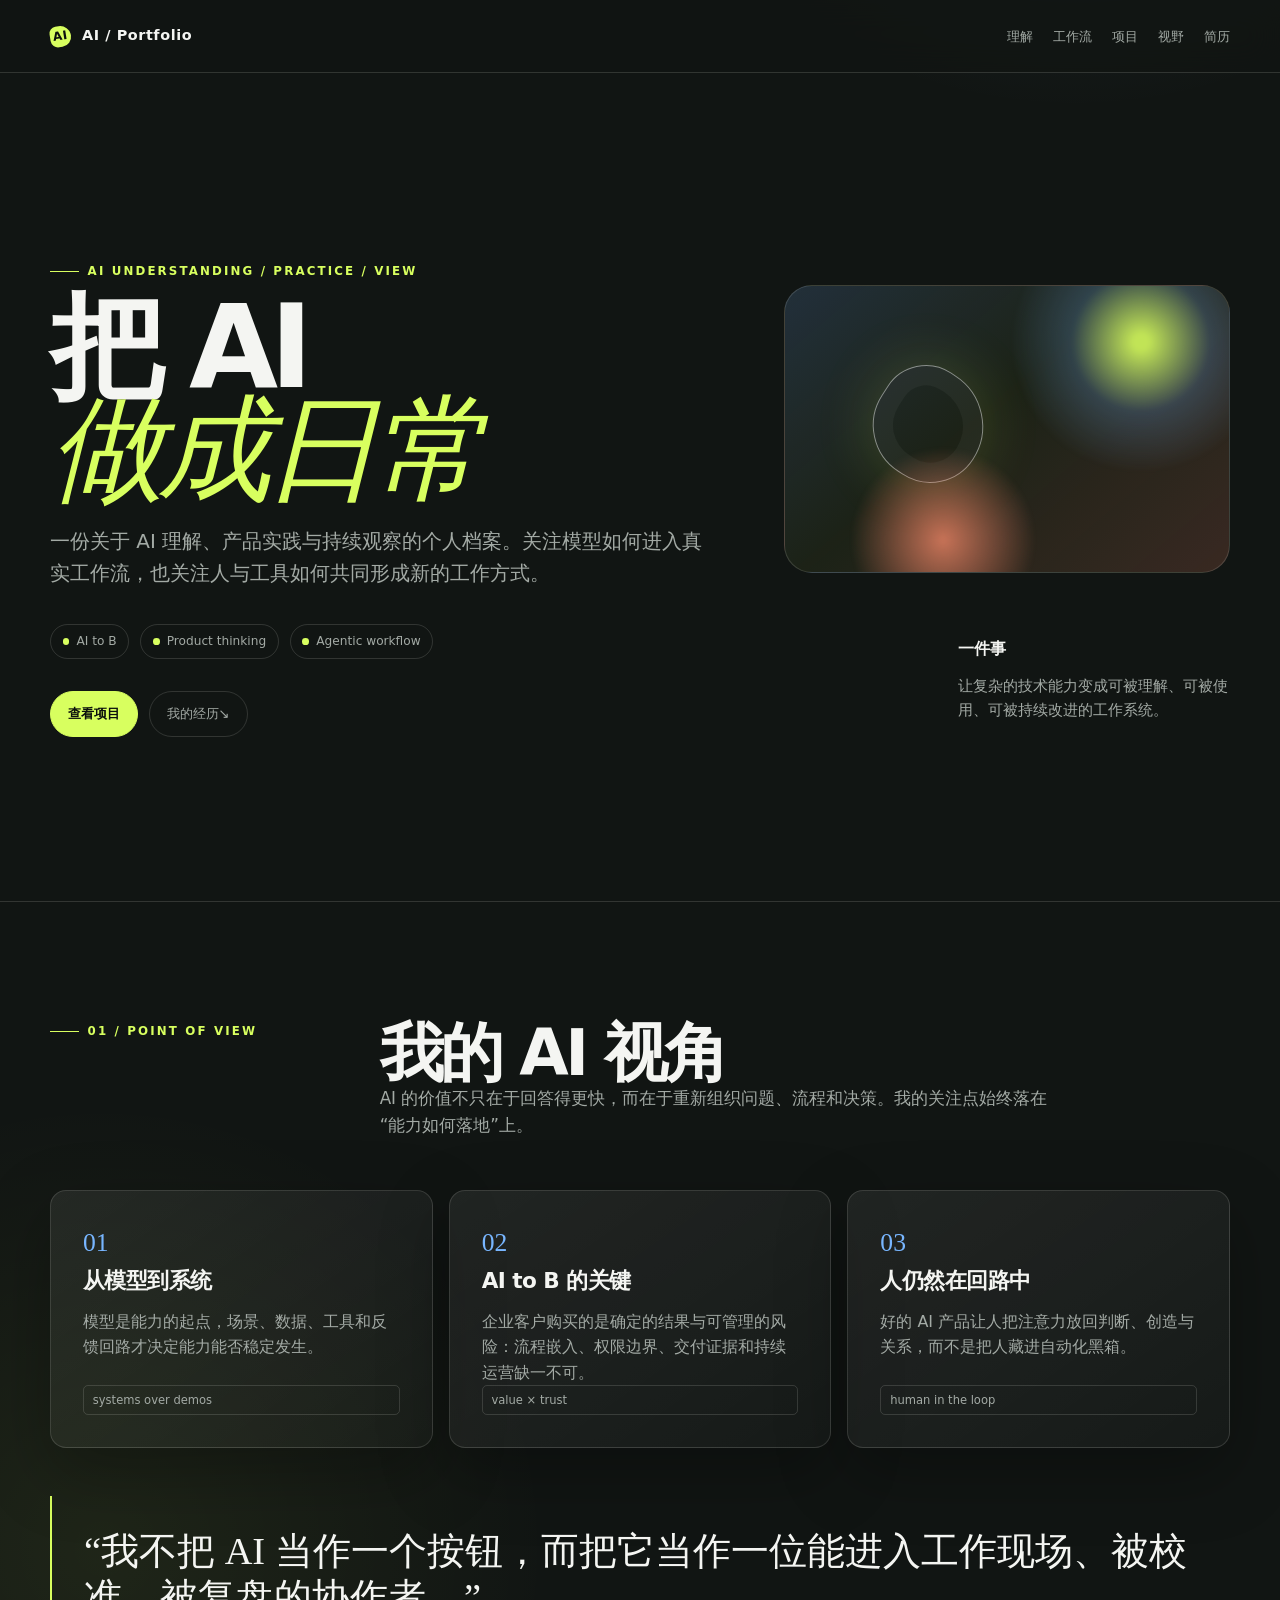
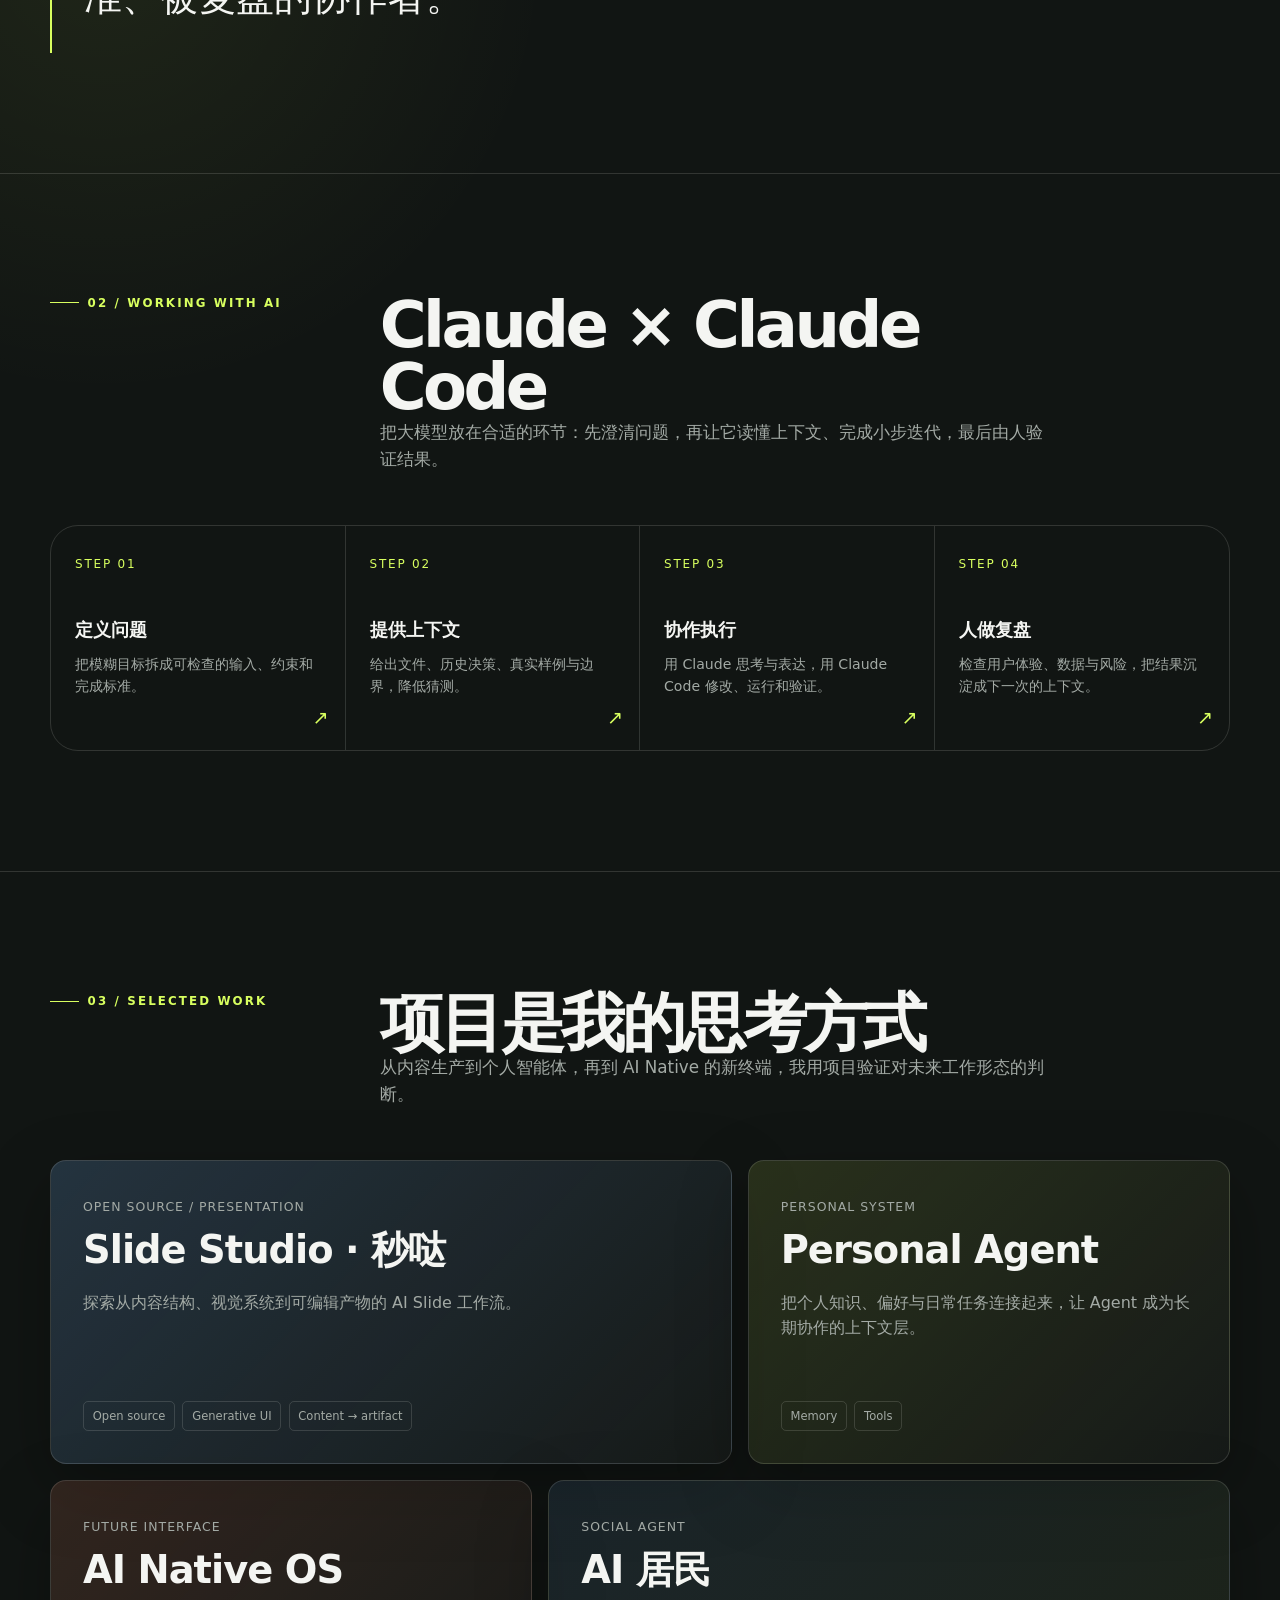
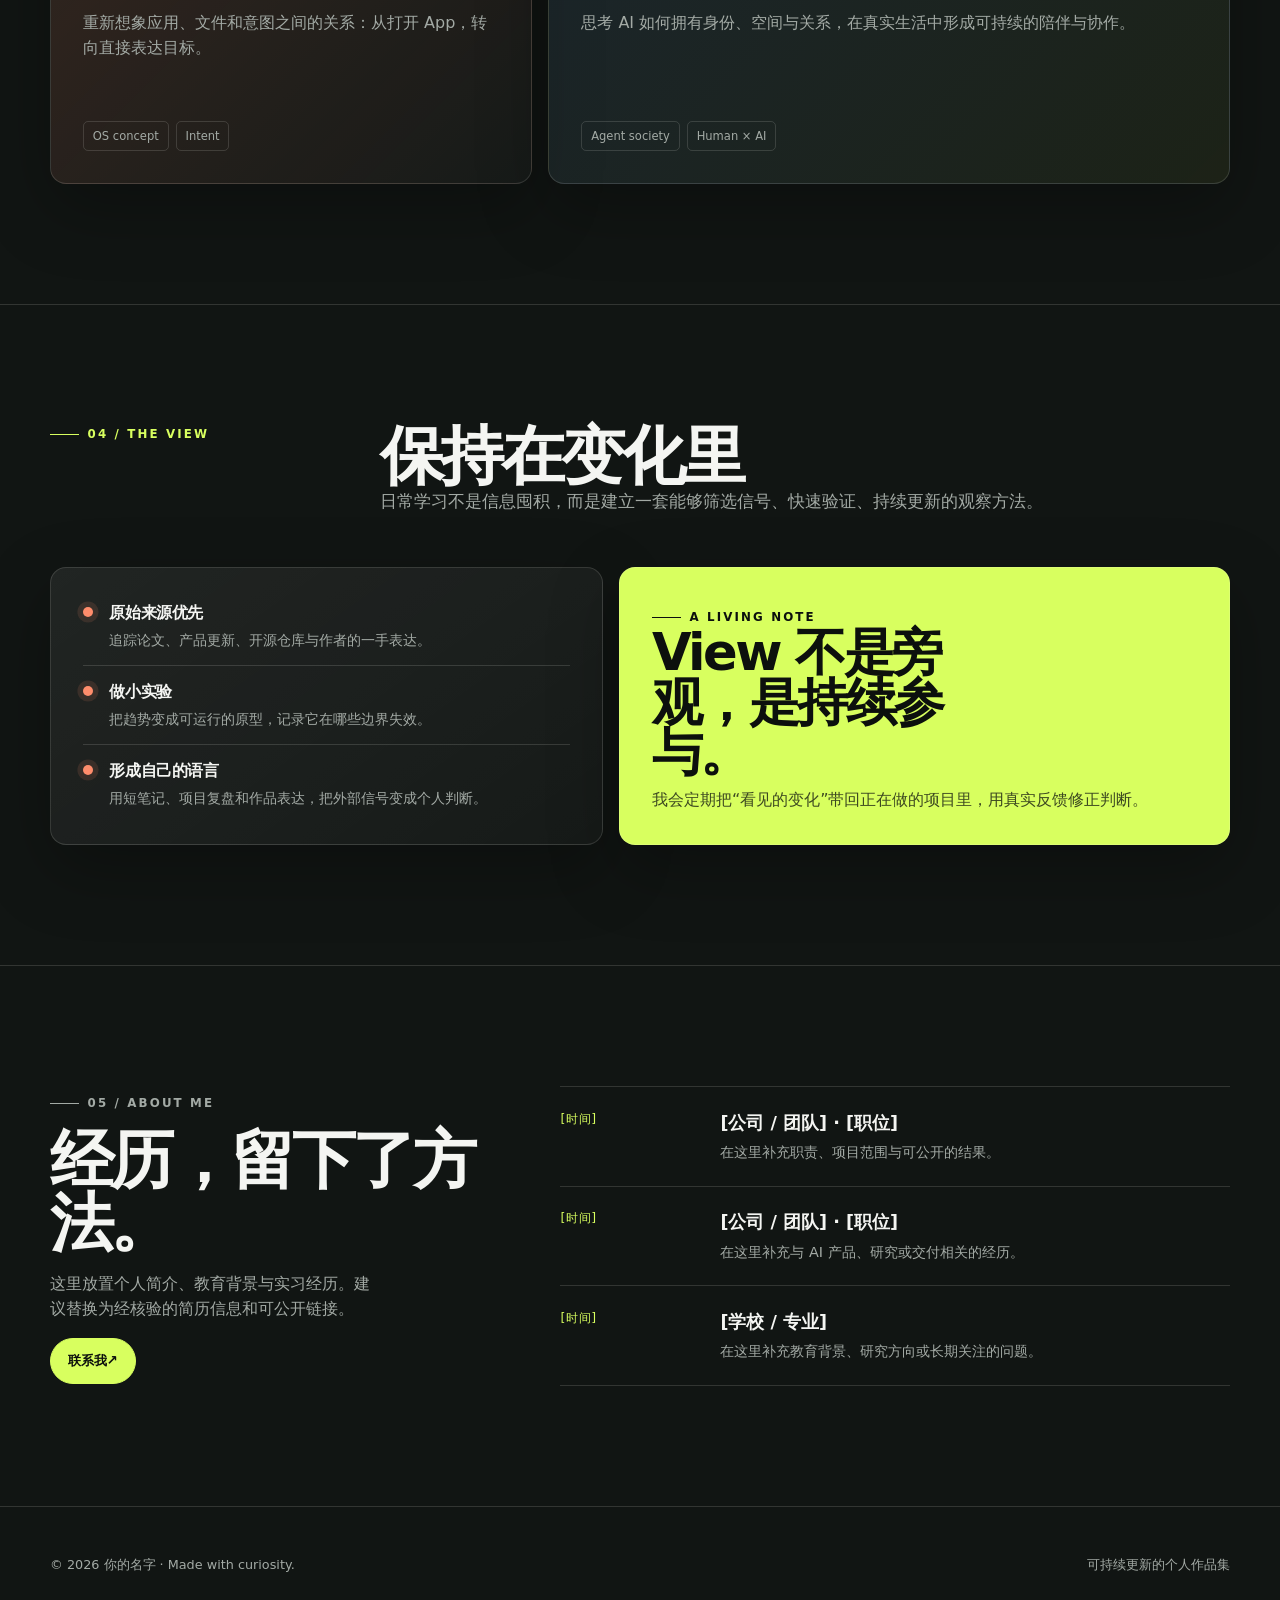
==== outputs/portfolio.html @ ff0c15e7 "初始化 AI 作品集" ====
<!doctype html>
<html lang="zh-CN">
<head>
  <meta charset="utf-8">
  <meta name="viewport" content="width=device-width, initial-scale=1">
  <meta name="description" content="AI 理解与项目经验作品集，记录从 AI to B 到 AI Native OS 的观察、实践与方法。">
  <title>AI / by 你的名字 · 作品集</title>
  <style>
    :root {
      --ink: #f4f5f2;
      --muted: #a3aaa5;
      --paper: #111513;
      --paper-raised: #181e1b;
      --line: rgba(244, 245, 242, .14);
      --accent: #d8ff5f;
      --accent-2: #78b6ff;
      --accent-3: #ff8d6c;
      --max-width: 1180px;
      --radius-lg: 28px;
      --radius-md: 16px;
      --shadow: 0 24px 70px rgba(0, 0, 0, .28);
      --sans: Inter, ui-sans-serif, system-ui, -apple-system, BlinkMacSystemFont, "PingFang SC", "Microsoft YaHei", sans-serif;
      --serif: "Iowan Old Style", "Noto Serif SC", "Songti SC", Georgia, serif;
    }

    *, *::before, *::after { box-sizing: border-box; }
    html { scroll-behavior: smooth; }
    body {
      margin: 0;
      background:
        radial-gradient(circle at 84% -8%, rgba(120, 182, 255, .17), transparent 31rem),
        radial-gradient(circle at 8% 32%, rgba(216, 255, 95, .07), transparent 28rem),
        var(--paper);
      color: var(--ink);
      font-family: var(--sans);
      line-height: 1.6;
      text-rendering: optimizeLegibility;
    }
    a { color: inherit; }
    a:focus-visible, button:focus-visible { outline: 3px solid var(--accent); outline-offset: 4px; }
    img { display: block; max-width: 100%; }
    .skip-link {
      position: absolute; left: 1rem; top: -4rem; z-index: 100;
      padding: .65rem 1rem; border-radius: 999px; background: var(--accent); color: #0c100d;
      font-weight: 700; text-decoration: none;
    }
    .skip-link:focus { top: 1rem; }
    .shell { width: min(100% - 2.5rem, var(--max-width)); margin-inline: auto; }
    .eyebrow {
      display: inline-flex; align-items: center; gap: .55rem;
      margin: 0 0 1rem; color: var(--accent); font-size: .74rem; letter-spacing: .18em; text-transform: uppercase;
      font-weight: 760;
    }
    .eyebrow::before { content: ""; width: 1.8rem; height: 1px; background: currentColor; }
    .display { margin: 0; max-width: 12ch; font-size: clamp(3.5rem, 9vw, 8.5rem); line-height: .88; letter-spacing: -.07em; font-weight: 700; }
    .display em { color: var(--accent); font-family: var(--serif); font-weight: 400; }
    .lede { max-width: 44rem; margin: 1.5rem 0 0; color: var(--muted); font-size: clamp(1.05rem, 2vw, 1.25rem); }
    .section { padding: 7.5rem 0; border-top: 1px solid var(--line); }
    .section-heading { display: grid; grid-template-columns: minmax(10rem, .35fr) 1fr; gap: 2rem; align-items: start; margin-bottom: 3.25rem; }
    .section-title { margin: 0; max-width: 15ch; font-size: clamp(2.3rem, 5vw, 4.8rem); line-height: .98; letter-spacing: -.055em; }
    .section-intro { max-width: 42rem; margin: 0; color: var(--muted); font-size: 1.05rem; }
    .pill { display: inline-flex; align-items: center; gap: .45rem; padding: .42rem .72rem; border: 1px solid var(--line); border-radius: 999px; color: var(--muted); font-size: .76rem; }
    .pill::before { content: ""; width: .42rem; height: .42rem; border-radius: 50%; background: var(--accent); }
    .grid { display: grid; gap: 1rem; }
    .card { padding: clamp(1.25rem, 3vw, 2rem); border: 1px solid var(--line); border-radius: var(--radius-md); background: linear-gradient(145deg, rgba(255,255,255,.07), rgba(255,255,255,.025)); box-shadow: var(--shadow); }
    .card h3 { margin: 0 0 .6rem; font-size: 1.35rem; letter-spacing: -.025em; }
    .card p { margin: 0; color: var(--muted); }

    .site-header { position: sticky; top: 0; z-index: 20; border-bottom: 1px solid var(--line); background: rgba(17, 21, 19, .78); backdrop-filter: blur(16px); }
    .nav { display: flex; align-items: center; justify-content: space-between; min-height: 4.5rem; gap: 1rem; }
    .brand { display: inline-flex; align-items: center; gap: .7rem; font-size: .9rem; font-weight: 760; text-decoration: none; letter-spacing: .04em; }
    .brand-mark { width: 1.3rem; aspect-ratio: 1; display: grid; place-items: center; border-radius: 38% 62% 57% 43%; background: var(--accent); color: #0c100d; font-size: .75rem; transform: rotate(-9deg); }
    .nav-list { display: flex; flex-wrap: wrap; justify-content: flex-end; gap: .85rem 1.25rem; margin: 0; padding: 0; list-style: none; }
    .nav-list a { color: var(--muted); font-size: .82rem; text-decoration: none; }
    .nav-list a:hover { color: var(--ink); }

    .hero { min-height: min(850px, calc(100svh - 4.5rem)); display: grid; align-items: center; padding: 7rem 0 6rem; }
    .hero-grid { display: grid; grid-template-columns: minmax(0, 1.2fr) minmax(16rem, .8fr); gap: 4rem; align-items: end; }
    .hero-notes { align-self: stretch; display: flex; flex-direction: column; justify-content: space-between; gap: 3rem; }
    .hero-note { max-width: 17rem; margin-left: auto; color: var(--muted); font-size: .94rem; }
    .hero-note strong { display: block; margin-bottom: .75rem; color: var(--ink); font-size: 1rem; }
    .hero-art { position: relative; min-height: 18rem; margin-top: 2rem; border: 1px solid var(--line); border-radius: var(--radius-lg); overflow: hidden; background: linear-gradient(140deg, rgba(120,182,255,.17), rgba(216,255,95,.06) 45%, rgba(255,141,108,.17)); }
    .hero-art::before, .hero-art::after { content: ""; position: absolute; border-radius: 50%; filter: blur(2px); }
    .hero-art::before { width: 17rem; height: 17rem; top: -5rem; right: -3rem; background: radial-gradient(circle, rgba(216,255,95,.88) 0 4%, rgba(120,182,255,.22) 36%, transparent 68%); }
    .hero-art::after { width: 12rem; height: 12rem; bottom: -4rem; left: 14%; background: radial-gradient(circle, rgba(255,141,108,.75), transparent 68%); }
    .orb { position: absolute; width: 7rem; height: 7rem; left: 20%; top: 29%; border: 1px solid rgba(244,245,242,.5); border-radius: 43% 57% 48% 52%; transform: rotate(33deg); box-shadow: inset 0 0 0 1.2rem rgba(244,245,242,.04), 0 0 60px rgba(216,255,95,.18); }
    .hero-meta { display: flex; flex-wrap: wrap; gap: .7rem; margin-top: 2.2rem; }
    .cta-row { display: flex; flex-wrap: wrap; gap: .7rem; margin-top: 2rem; }
    .button { display: inline-flex; align-items: center; justify-content: center; min-height: 2.75rem; padding: .7rem 1.05rem; border: 1px solid var(--line); border-radius: 999px; font-size: .84rem; text-decoration: none; transition: transform .2s ease, background .2s ease, color .2s ease; }
    .button:hover { transform: translateY(-2px); }
    .button-primary { border-color: var(--accent); background: var(--accent); color: #0c100d; font-weight: 750; }
    .button-quiet { color: var(--muted); }

    .belief-grid { grid-template-columns: repeat(3, 1fr); }
    .belief-card { min-height: 16rem; display: flex; flex-direction: column; justify-content: space-between; }
    .belief-index { color: var(--accent-2); font-family: var(--serif); font-size: 1.6rem; }
    .quote { margin: 3rem 0 0; padding: 2rem; border-left: 2px solid var(--accent); color: var(--ink); font-family: var(--serif); font-size: clamp(1.55rem, 3vw, 2.55rem); line-height: 1.2; }

    .flow { display: grid; grid-template-columns: repeat(4, 1fr); gap: 0; border: 1px solid var(--line); border-radius: var(--radius-lg); overflow: hidden; }
    .flow-step { min-height: 14rem; padding: 1.5rem; border-right: 1px solid var(--line); position: relative; }
    .flow-step:last-child { border-right: 0; }
    .flow-step::after { content: "↗"; position: absolute; right: 1rem; bottom: 1rem; color: var(--accent); font-size: 1.2rem; }
    .step-number { color: var(--accent); font-size: .75rem; letter-spacing: .15em; }
    .flow-step h3 { margin: 2.5rem 0 .5rem; font-size: 1.15rem; }
    .flow-step p { margin: 0; color: var(--muted); font-size: .88rem; }

    .projects-grid { grid-template-columns: repeat(12, 1fr); }
    .project { min-height: 19rem; display: flex; flex-direction: column; justify-content: space-between; }
    .project:nth-child(1) { grid-column: span 7; background: linear-gradient(135deg, rgba(120,182,255,.19), rgba(255,255,255,.025)); }
    .project:nth-child(2) { grid-column: span 5; background: linear-gradient(135deg, rgba(216,255,95,.12), rgba(255,255,255,.025)); }
    .project:nth-child(3) { grid-column: span 5; background: linear-gradient(135deg, rgba(255,141,108,.14), rgba(255,255,255,.025)); }
    .project:nth-child(4) { grid-column: span 7; background: linear-gradient(135deg, rgba(120,182,255,.10), rgba(216,255,95,.06)); }
    .project-kicker { color: var(--muted); font-size: .78rem; letter-spacing: .08em; text-transform: uppercase; }
    .project h3 { font-size: clamp(1.6rem, 3vw, 2.4rem); }
    .project-tags { display: flex; flex-wrap: wrap; gap: .45rem; margin-top: 1.3rem; }
    .tag { padding: .3rem .55rem; border: 1px solid var(--line); border-radius: 5px; color: var(--muted); font-size: .72rem; }

    .learning-grid { grid-template-columns: .95fr 1.05fr; align-items: stretch; }
    .signal-list { display: grid; gap: .8rem; }
    .signal { display: grid; grid-template-columns: auto 1fr; gap: 1rem; align-items: start; padding-bottom: .9rem; border-bottom: 1px solid var(--line); }
    .signal:last-child { border-bottom: 0; padding-bottom: 0; }
    .signal-dot { width: .65rem; height: .65rem; margin-top: .45rem; border-radius: 50%; background: var(--accent-3); box-shadow: 0 0 0 .35rem rgba(255,141,108,.12); }
    .signal h3 { margin: 0 0 .2rem; font-size: 1rem; }
    .signal p { margin: 0; color: var(--muted); font-size: .86rem; }
    .note-card { display: flex; flex-direction: column; justify-content: space-between; min-height: 100%; background: var(--accent); color: #0c100d; }
    .note-card p { color: rgba(12,16,13,.76); }
    .note-card .eyebrow { color: #0c100d; }
    .note-card .eyebrow::before { background: #0c100d; }
    .note-card h3 { max-width: 10ch; font-size: clamp(2rem, 4vw, 3.3rem); line-height: .98; letter-spacing: -.05em; }

    .resume-grid { display: grid; grid-template-columns: .8fr 1.2fr; gap: 4rem; }
    .resume-aside p { max-width: 20rem; color: var(--muted); }
    .timeline { display: grid; gap: 0; }
    .timeline-item { display: grid; grid-template-columns: 8.5rem 1fr; gap: 1.5rem; padding: 1.35rem 0; border-top: 1px solid var(--line); }
    .timeline-item:last-child { border-bottom: 1px solid var(--line); }
    .timeline-time { color: var(--accent); font-size: .78rem; letter-spacing: .05em; }
    .timeline h3 { margin: 0 0 .25rem; font-size: 1.1rem; }
    .timeline p { margin: 0; color: var(--muted); font-size: .9rem; }

    .site-footer { padding: 3rem 0 4rem; border-top: 1px solid var(--line); }
    .footer-inner { display: flex; flex-wrap: wrap; justify-content: space-between; gap: 1rem; color: var(--muted); font-size: .8rem; }
    .footer-inner p { margin: 0; }

    @media (max-width: 820px) {
      .shell { width: min(100% - 1.5rem, var(--max-width)); }
      .section { padding: 5rem 0; }
      .hero { padding: 5rem 0 4rem; }
      .hero-grid, .section-heading, .learning-grid, .resume-grid { grid-template-columns: 1fr; gap: 2rem; }
      .hero-notes { gap: 1.5rem; }
      .hero-note { margin-left: 0; max-width: 28rem; }
      .belief-grid { grid-template-columns: 1fr; }
      .flow { grid-template-columns: 1fr 1fr; }
      .flow-step:nth-child(2) { border-right: 0; }
      .flow-step:nth-child(-n + 2) { border-bottom: 1px solid var(--line); }
      .projects-grid { grid-template-columns: 1fr; }
      .project, .project:nth-child(n) { grid-column: span 1; }
      .nav { align-items: flex-start; padding: .85rem 0; }
      .nav-list { gap: .35rem .75rem; }
    }
    @media (max-width: 520px) {
      .display { font-size: clamp(3.2rem, 19vw, 6rem); }
      .flow { grid-template-columns: 1fr; }
      .flow-step, .flow-step:nth-child(2) { border-right: 0; border-bottom: 1px solid var(--line); }
      .flow-step:last-child { border-bottom: 0; }
      .timeline-item { grid-template-columns: 1fr; gap: .4rem; }
      .nav-list { display: none; }
    }
    @media (prefers-reduced-motion: reduce) {
      *, *::before, *::after { scroll-behavior: auto !important; transition-duration: .01ms !important; animation-duration: .01ms !important; }
    }
  </style>
</head>
<body>
  <a class="skip-link" href="#main">跳到主要内容</a>
  <header class="site-header">
    <div class="shell nav">
      <a class="brand" href="#top" aria-label="返回首页">
        <span class="brand-mark" aria-hidden="true">AI</span>
        <span>AI / Portfolio</span>
      </a>
      <nav aria-label="主导航">
        <ul class="nav-list">
          <li><a href="#beliefs">理解</a></li>
          <li><a href="#workflow">工作流</a></li>
          <li><a href="#projects">项目</a></li>
          <li><a href="#learning">视野</a></li>
          <li><a href="#resume">简历</a></li>
        </ul>
      </nav>
    </div>
  </header>

  <main id="main">
    <section class="hero" id="top" aria-labelledby="hero-title">
      <div class="shell hero-grid">
        <div>
          <p class="eyebrow">AI understanding / practice / view</p>
          <h1 id="hero-title" class="display">把 AI<br><em>做成日常</em></h1>
          <p class="lede">一份关于 AI 理解、产品实践与持续观察的个人档案。关注模型如何进入真实工作流，也关注人与工具如何共同形成新的工作方式。</p>
          <div class="hero-meta" aria-label="个人标签">
            <span class="pill">AI to B</span>
            <span class="pill">Product thinking</span>
            <span class="pill">Agentic workflow</span>
          </div>
          <div class="cta-row">
            <a class="button button-primary" href="#projects">查看项目</a>
            <a class="button button-quiet" href="#resume">我的经历 <span aria-hidden="true">↘</span></a>
          </div>
        </div>
        <aside class="hero-notes" aria-label="作品集说明">
          <div class="hero-art" aria-label="抽象生成背景占位区域" role="img"><span class="orb" aria-hidden="true"></span></div>
          <p class="hero-note"><strong>一件事</strong>让复杂的技术能力变成可被理解、可被使用、可被持续改进的工作系统。</p>
        </aside>
      </div>
    </section>

    <section class="section" id="beliefs" aria-labelledby="beliefs-title">
      <div class="shell">
        <div class="section-heading">
          <p class="eyebrow">01 / point of view</p>
          <div>
            <h2 id="beliefs-title" class="section-title">我的 AI 视角</h2>
            <p class="section-intro">AI 的价值不只在于回答得更快，而在于重新组织问题、流程和决策。我的关注点始终落在“能力如何落地”上。</p>
          </div>
        </div>
        <div class="grid belief-grid">
          <article class="card belief-card"><div><span class="belief-index">01</span><h3>从模型到系统</h3><p>模型是能力的起点，场景、数据、工具和反馈回路才决定能力能否稳定发生。</p></div><span class="tag">systems over demos</span></article>
          <article class="card belief-card"><div><span class="belief-index">02</span><h3>AI to B 的关键</h3><p>企业客户购买的是确定的结果与可管理的风险：流程嵌入、权限边界、交付证据和持续运营缺一不可。</p></div><span class="tag">value × trust</span></article>
          <article class="card belief-card"><div><span class="belief-index">03</span><h3>人仍然在回路中</h3><p>好的 AI 产品让人把注意力放回判断、创造与关系，而不是把人藏进自动化黑箱。</p></div><span class="tag">human in the loop</span></article>
        </div>
        <blockquote class="quote">“我不把 AI 当作一个按钮，而把它当作一位能进入工作现场、被校准、被复盘的协作者。”</blockquote>
      </div>
    </section>

    <section class="section" id="workflow" aria-labelledby="workflow-title">
      <div class="shell">
        <div class="section-heading">
          <p class="eyebrow">02 / working with AI</p>
          <div><h2 id="workflow-title" class="section-title">Claude × Claude Code</h2><p class="section-intro">把大模型放在合适的环节：先澄清问题，再让它读懂上下文、完成小步迭代，最后由人验证结果。</p></div>
        </div>
        <div class="flow" aria-label="使用 Claude 和 Claude Code 的工作流程">
          <article class="flow-step"><span class="step-number">STEP 01</span><h3>定义问题</h3><p>把模糊目标拆成可检查的输入、约束和完成标准。</p></article>
          <article class="flow-step"><span class="step-number">STEP 02</span><h3>提供上下文</h3><p>给出文件、历史决策、真实样例与边界，降低猜测。</p></article>
          <article class="flow-step"><span class="step-number">STEP 03</span><h3>协作执行</h3><p>用 Claude 思考与表达，用 Claude Code 修改、运行和验证。</p></article>
          <article class="flow-step"><span class="step-number">STEP 04</span><h3>人做复盘</h3><p>检查用户体验、数据与风险，把结果沉淀成下一次的上下文。</p></article>
        </div>
      </div>
    </section>

    <section class="section" id="projects" aria-labelledby="projects-title">
      <div class="shell">
        <div class="section-heading">
          <p class="eyebrow">03 / selected work</p>
          <div><h2 id="projects-title" class="section-title">项目是我的思考方式</h2><p class="section-intro">从内容生产到个人智能体，再到 AI Native 的新终端，我用项目验证对未来工作形态的判断。</p></div>
        </div>
        <div class="grid projects-grid">
          <article class="card project"><div><span class="project-kicker">Open source / presentation</span><h3>Slide Studio · 秒哒</h3><p>探索从内容结构、视觉系统到可编辑产物的 AI Slide 工作流。</p></div><div class="project-tags"><span class="tag">Open source</span><span class="tag">Generative UI</span><span class="tag">Content → artifact</span></div></article>
          <article class="card project"><div><span class="project-kicker">Personal system</span><h3>Personal Agent</h3><p>把个人知识、偏好与日常任务连接起来，让 Agent 成为长期协作的上下文层。</p></div><div class="project-tags"><span class="tag">Memory</span><span class="tag">Tools</span></div></article>
          <article class="card project"><div><span class="project-kicker">Future interface</span><h3>AI Native OS</h3><p>重新想象应用、文件和意图之间的关系：从打开 App，转向直接表达目标。</p></div><div class="project-tags"><span class="tag">OS concept</span><span class="tag">Intent</span></div></article>
          <article class="card project"><div><span class="project-kicker">Social agent</span><h3>AI 居民</h3><p>思考 AI 如何拥有身份、空间与关系，在真实生活中形成可持续的陪伴与协作。</p></div><div class="project-tags"><span class="tag">Agent society</span><span class="tag">Human × AI</span></div></article>
        </div>
      </div>
    </section>

    <section class="section" id="learning" aria-labelledby="learning-title">
      <div class="shell">
        <div class="section-heading">
          <p class="eyebrow">04 / the view</p>
          <div><h2 id="learning-title" class="section-title">保持在变化里</h2><p class="section-intro">日常学习不是信息囤积，而是建立一套能够筛选信号、快速验证、持续更新的观察方法。</p></div>
        </div>
        <div class="grid learning-grid">
          <article class="card"><div class="signal-list"><div class="signal"><span class="signal-dot" aria-hidden="true"></span><div><h3>原始来源优先</h3><p>追踪论文、产品更新、开源仓库与作者的一手表达。</p></div></div><div class="signal"><span class="signal-dot" aria-hidden="true"></span><div><h3>做小实验</h3><p>把趋势变成可运行的原型，记录它在哪些边界失效。</p></div></div><div class="signal"><span class="signal-dot" aria-hidden="true"></span><div><h3>形成自己的语言</h3><p>用短笔记、项目复盘和作品表达，把外部信号变成个人判断。</p></div></div></div></article>
          <aside class="card note-card"><div><p class="eyebrow">A living note</p><h3>View 不是旁观，是持续参与。</h3></div><p>我会定期把“看见的变化”带回正在做的项目里，用真实反馈修正判断。</p></aside>
        </div>
      </div>
    </section>

    <section class="section" id="resume" aria-labelledby="resume-title">
      <div class="shell resume-grid">
        <div class="resume-aside"><p class="eyebrow">05 / about me</p><h2 id="resume-title" class="section-title">经历，留下了方法。</h2><p>这里放置个人简介、教育背景与实习经历。建议替换为经核验的简历信息和可公开链接。</p><a class="button button-primary" href="mailto:hello@example.com">联系我 <span aria-hidden="true">↗</span></a></div>
        <div class="timeline" aria-label="教育与实习经历时间线">
          <article class="timeline-item"><time class="timeline-time" datetime="2024">[时间]</time><div><h3>[公司 / 团队] · [职位]</h3><p>在这里补充职责、项目范围与可公开的结果。</p></div></article>
          <article class="timeline-item"><time class="timeline-time" datetime="2023">[时间]</time><div><h3>[公司 / 团队] · [职位]</h3><p>在这里补充与 AI 产品、研究或交付相关的经历。</p></div></article>
          <article class="timeline-item"><time class="timeline-time" datetime="2022">[时间]</time><div><h3>[学校 / 专业]</h3><p>在这里补充教育背景、研究方向或长期关注的问题。</p></div></article>
        </div>
      </div>
    </section>
  </main>

  <footer class="site-footer">
    <div class="shell footer-inner"><p>© <span id="year">2026</span> 你的名字 · Made with curiosity.</p><p>可持续更新的个人作品集</p></div>
  </footer>
  <script>document.getElementById('year').textContent = new Date().getFullYear();</script>
</body>
</html>
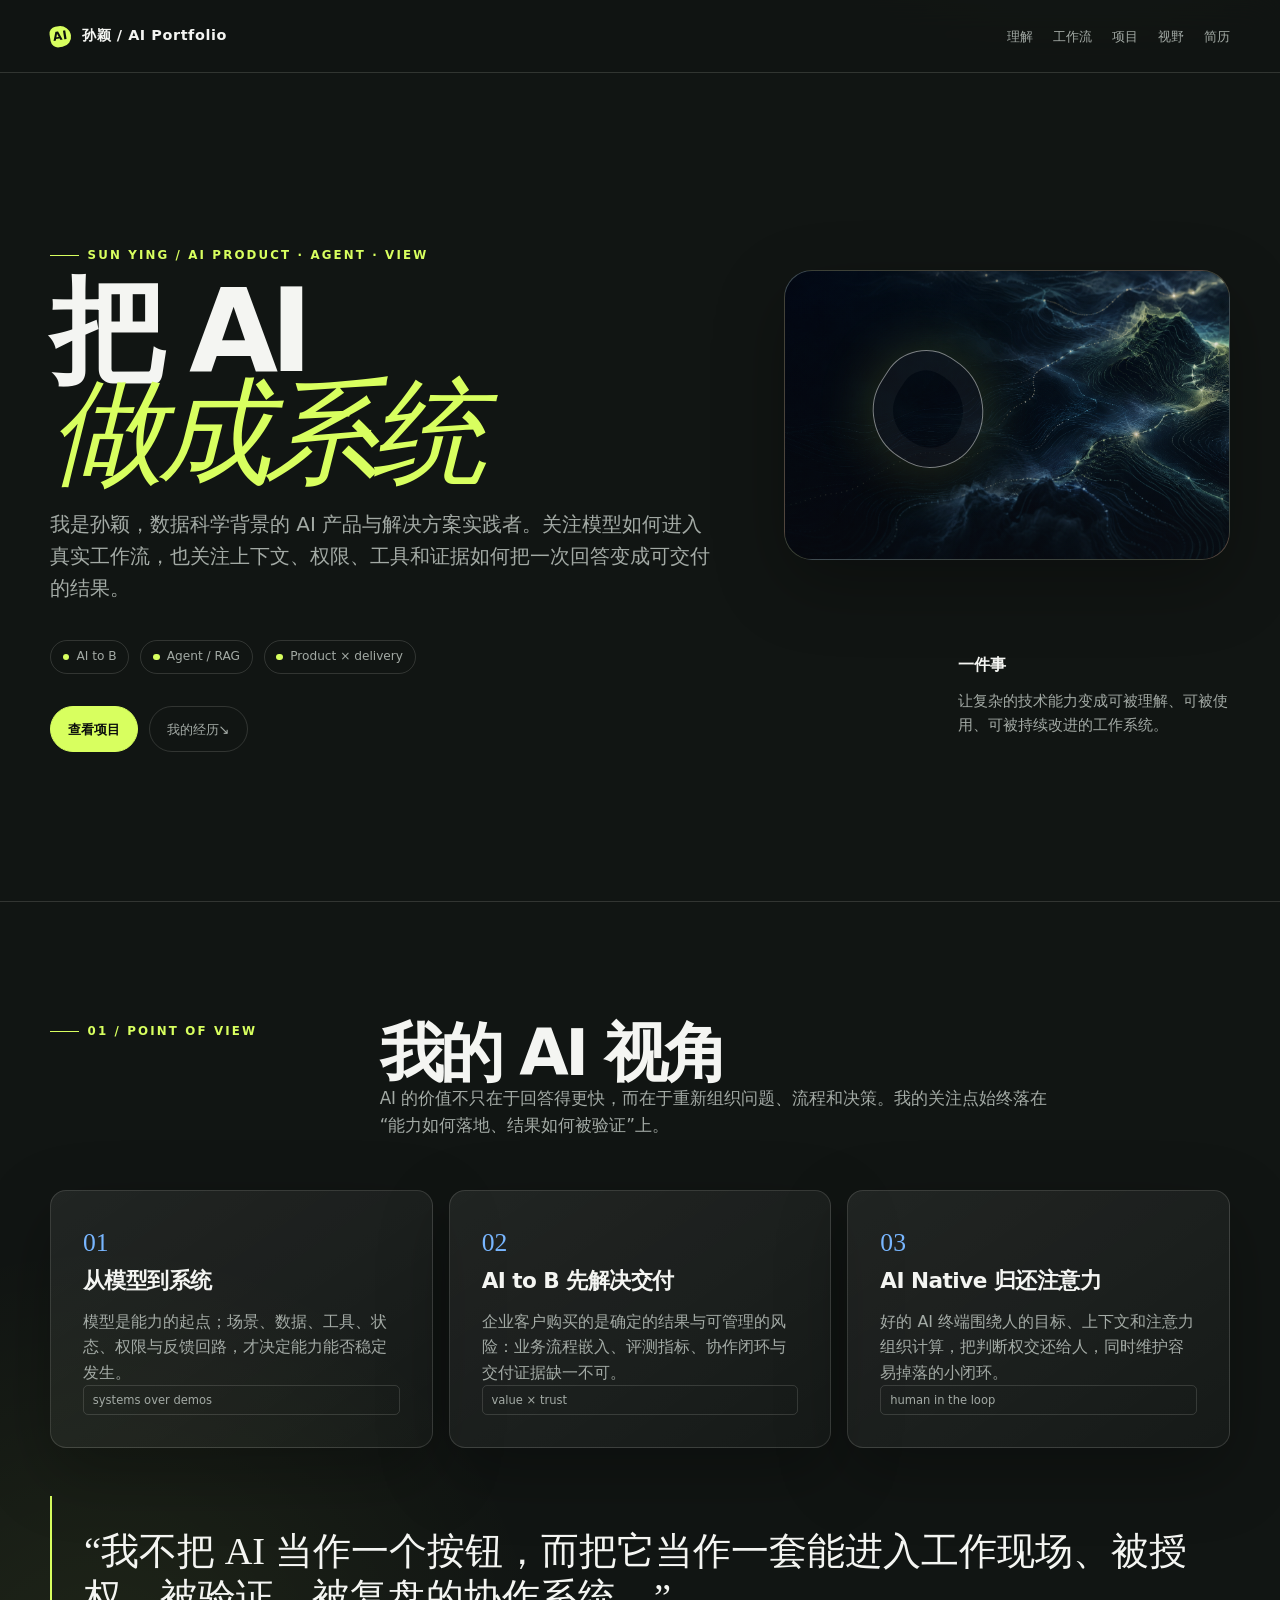
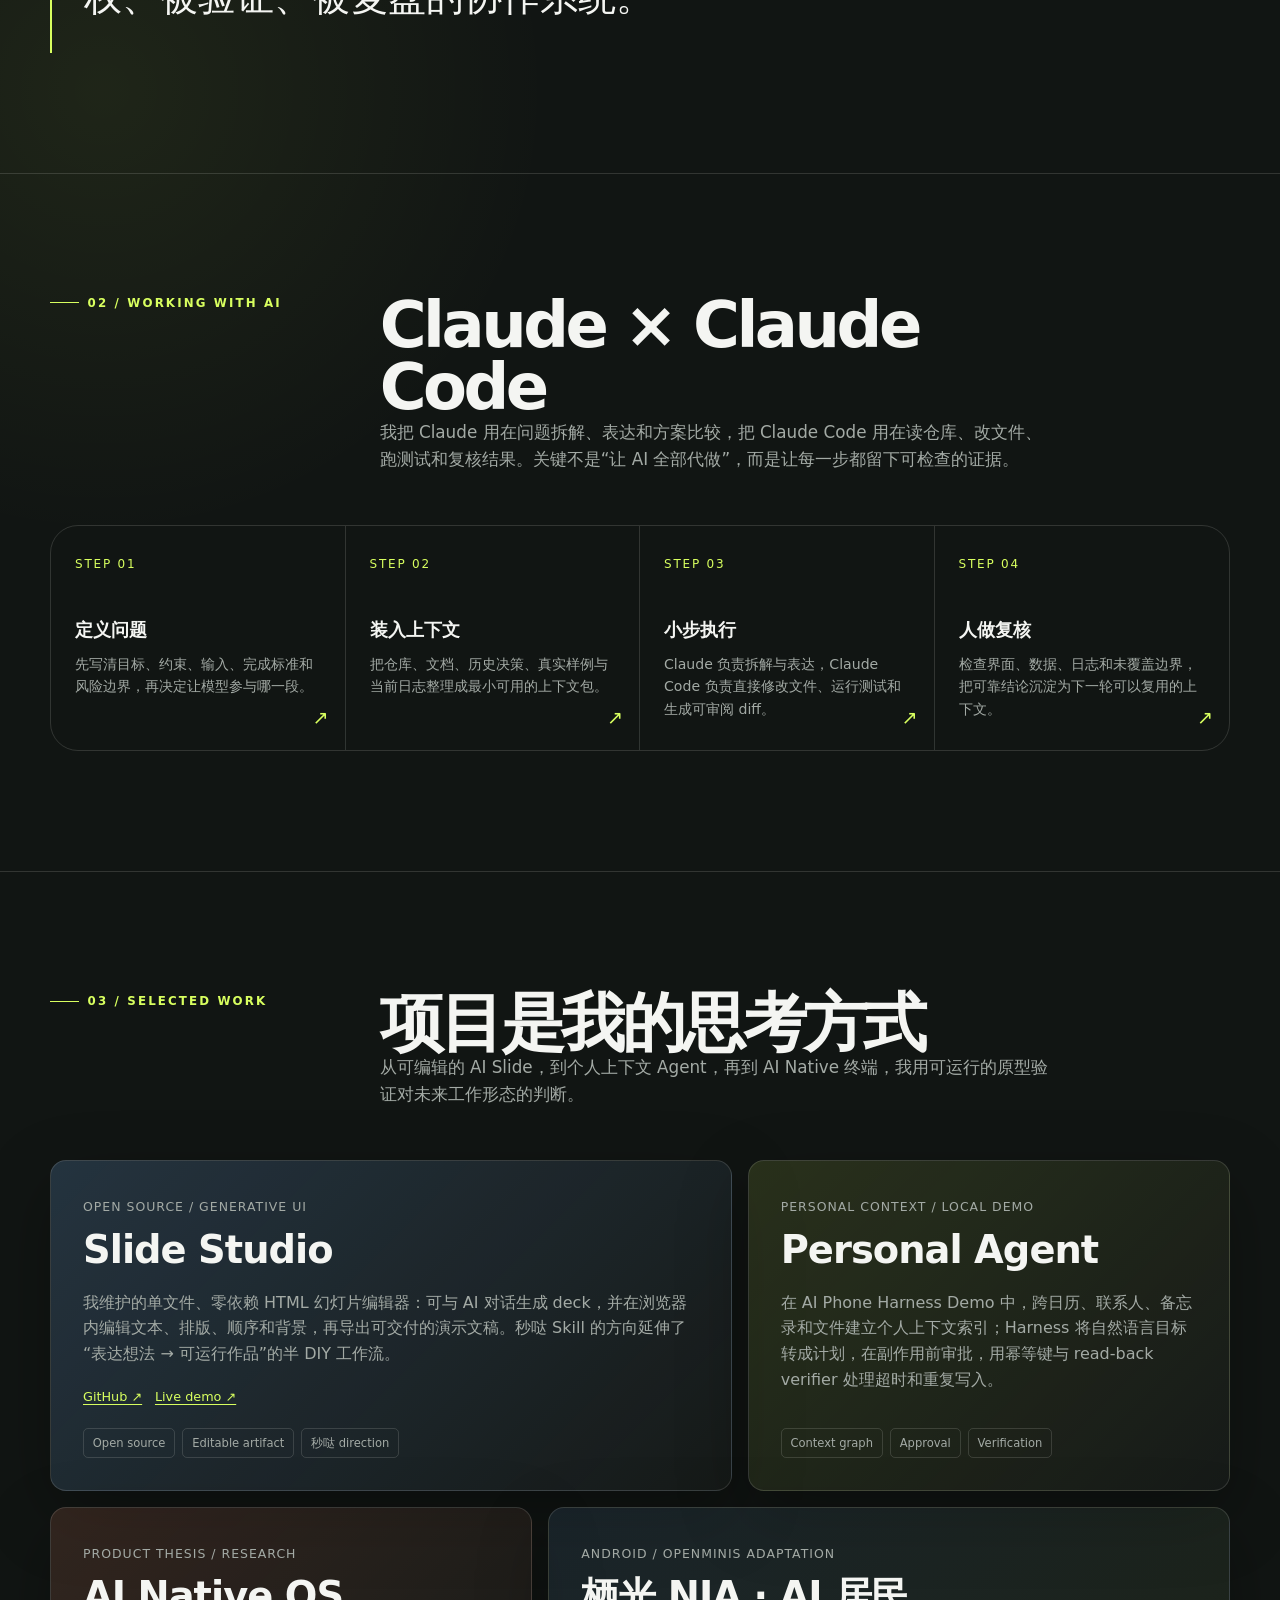
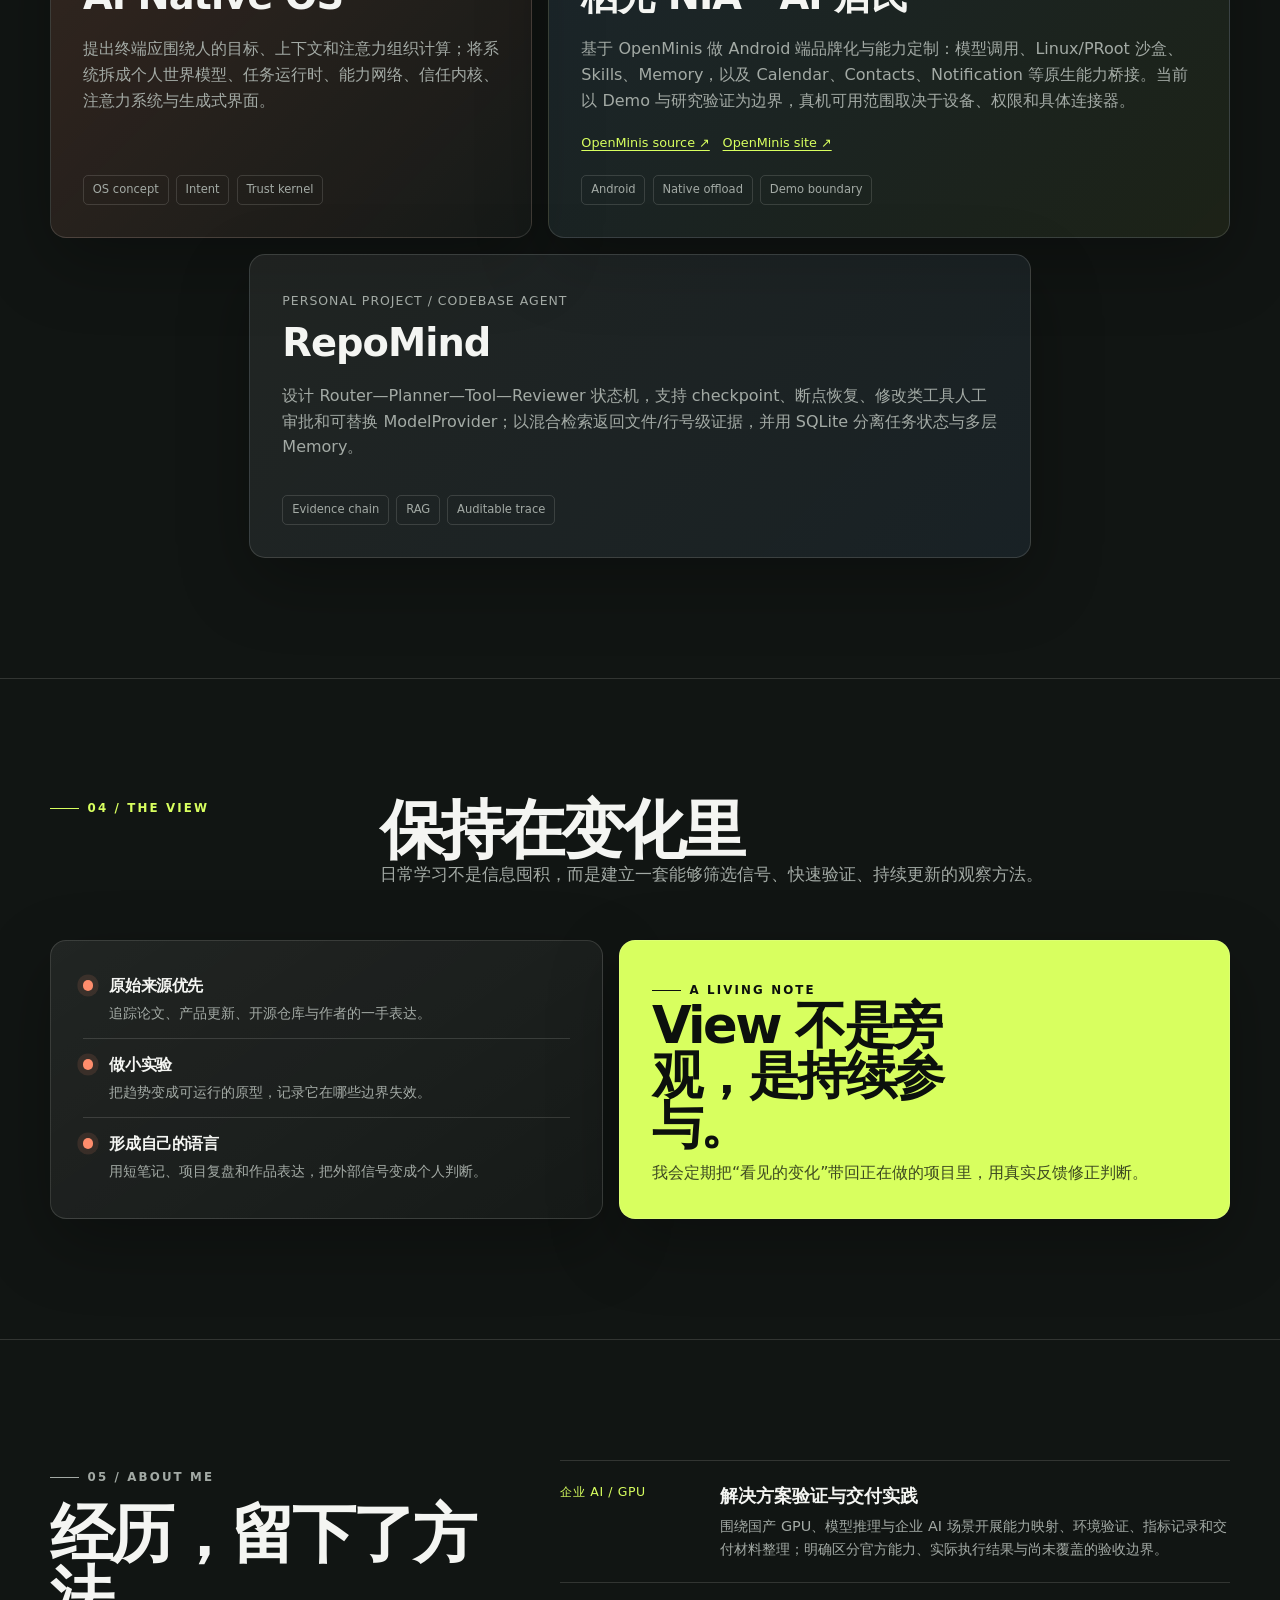
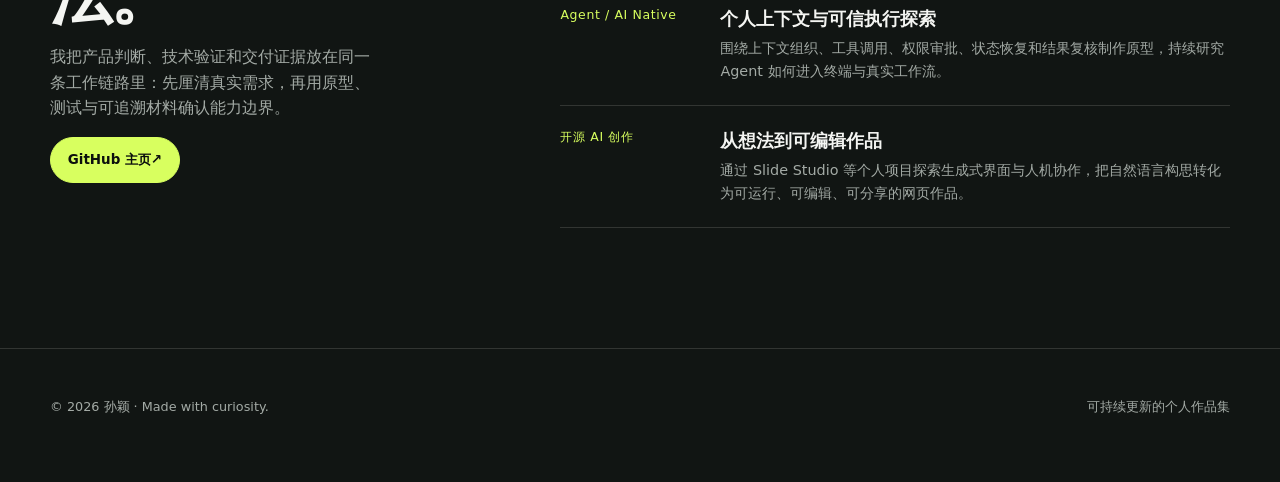
==== commit fdbf6a38: "完善 AI 作品集内容与视觉" ====
--- a/outputs/portfolio.html
+++ b/outputs/portfolio.html
@@ -4,7 +4,8 @@
   <meta charset="utf-8">
   <meta name="viewport" content="width=device-width, initial-scale=1">
   <meta name="description" content="AI 理解与项目经验作品集，记录从 AI to B 到 AI Native OS 的观察、实践与方法。">
-  <title>AI / by 你的名字 · 作品集</title>
+  <link rel="icon" href="data:,">
+  <title>AI / 孙颖 · 理解与项目实践</title>
   <style>
     :root {
       --ink: #f4f5f2;
@@ -79,11 +80,10 @@
     .hero-notes { align-self: stretch; display: flex; flex-direction: column; justify-content: space-between; gap: 3rem; }
     .hero-note { max-width: 17rem; margin-left: auto; color: var(--muted); font-size: .94rem; }
     .hero-note strong { display: block; margin-bottom: .75rem; color: var(--ink); font-size: 1rem; }
-    .hero-art { position: relative; min-height: 18rem; margin-top: 2rem; border: 1px solid var(--line); border-radius: var(--radius-lg); overflow: hidden; background: linear-gradient(140deg, rgba(120,182,255,.17), rgba(216,255,95,.06) 45%, rgba(255,141,108,.17)); }
-    .hero-art::before, .hero-art::after { content: ""; position: absolute; border-radius: 50%; filter: blur(2px); }
-    .hero-art::before { width: 17rem; height: 17rem; top: -5rem; right: -3rem; background: radial-gradient(circle, rgba(216,255,95,.88) 0 4%, rgba(120,182,255,.22) 36%, transparent 68%); }
-    .hero-art::after { width: 12rem; height: 12rem; bottom: -4rem; left: 14%; background: radial-gradient(circle, rgba(255,141,108,.75), transparent 68%); }
-    .orb { position: absolute; width: 7rem; height: 7rem; left: 20%; top: 29%; border: 1px solid rgba(244,245,242,.5); border-radius: 43% 57% 48% 52%; transform: rotate(33deg); box-shadow: inset 0 0 0 1.2rem rgba(244,245,242,.04), 0 0 60px rgba(216,255,95,.18); }
+    .hero-art { position: relative; min-height: 18rem; margin-top: 2rem; border: 1px solid var(--line); border-radius: var(--radius-lg); overflow: hidden; background: linear-gradient(140deg, rgba(120,182,255,.17), rgba(216,255,95,.06) 45%, rgba(255,141,108,.17)); box-shadow: var(--shadow); }
+    .hero-art::after { content: ""; position: absolute; inset: 0; background: linear-gradient(180deg, rgba(17,21,19,.02), rgba(17,21,19,.28)); pointer-events: none; }
+    .hero-image { width: 100%; height: 100%; min-height: 18rem; object-fit: cover; object-position: center; opacity: .92; filter: saturate(.94) contrast(1.04); }
+    .orb { position: absolute; z-index: 1; width: 7rem; height: 7rem; left: 20%; top: 29%; border: 1px solid rgba(244,245,242,.5); border-radius: 43% 57% 48% 52%; transform: rotate(33deg); box-shadow: inset 0 0 0 1.2rem rgba(244,245,242,.04), 0 0 60px rgba(216,255,95,.18); }
     .hero-meta { display: flex; flex-wrap: wrap; gap: .7rem; margin-top: 2.2rem; }
     .cta-row { display: flex; flex-wrap: wrap; gap: .7rem; margin-top: 2rem; }
     .button { display: inline-flex; align-items: center; justify-content: center; min-height: 2.75rem; padding: .7rem 1.05rem; border: 1px solid var(--line); border-radius: 999px; font-size: .84rem; text-decoration: none; transition: transform .2s ease, background .2s ease, color .2s ease; }
@@ -110,10 +110,14 @@
     .project:nth-child(2) { grid-column: span 5; background: linear-gradient(135deg, rgba(216,255,95,.12), rgba(255,255,255,.025)); }
     .project:nth-child(3) { grid-column: span 5; background: linear-gradient(135deg, rgba(255,141,108,.14), rgba(255,255,255,.025)); }
     .project:nth-child(4) { grid-column: span 7; background: linear-gradient(135deg, rgba(120,182,255,.10), rgba(216,255,95,.06)); }
+    .project:nth-child(5) { grid-column: 3 / span 8; background: linear-gradient(135deg, rgba(255,255,255,.07), rgba(120,182,255,.08)); }
     .project-kicker { color: var(--muted); font-size: .78rem; letter-spacing: .08em; text-transform: uppercase; }
     .project h3 { font-size: clamp(1.6rem, 3vw, 2.4rem); }
     .project-tags { display: flex; flex-wrap: wrap; gap: .45rem; margin-top: 1.3rem; }
     .tag { padding: .3rem .55rem; border: 1px solid var(--line); border-radius: 5px; color: var(--muted); font-size: .72rem; }
+    .project-links { display: flex; flex-wrap: wrap; gap: .8rem; margin-top: 1.25rem; }
+    .project-link { color: var(--accent); font-size: .8rem; text-underline-offset: .25em; }
+    .project-link:hover { color: var(--ink); }
 
     .learning-grid { grid-template-columns: .95fr 1.05fr; align-items: stretch; }
     .signal-list { display: grid; gap: .8rem; }
@@ -176,7 +180,7 @@
     <div class="shell nav">
       <a class="brand" href="#top" aria-label="返回首页">
         <span class="brand-mark" aria-hidden="true">AI</span>
-        <span>AI / Portfolio</span>
+        <span>孙颖 / AI Portfolio</span>
       </a>
       <nav aria-label="主导航">
         <ul class="nav-list">
@@ -194,13 +198,13 @@
     <section class="hero" id="top" aria-labelledby="hero-title">
       <div class="shell hero-grid">
         <div>
-          <p class="eyebrow">AI understanding / practice / view</p>
-          <h1 id="hero-title" class="display">把 AI<br><em>做成日常</em></h1>
-          <p class="lede">一份关于 AI 理解、产品实践与持续观察的个人档案。关注模型如何进入真实工作流，也关注人与工具如何共同形成新的工作方式。</p>
+          <p class="eyebrow">SUN YING / AI PRODUCT · AGENT · VIEW</p>
+          <h1 id="hero-title" class="display">把 AI<br><em>做成系统</em></h1>
+          <p class="lede">我是孙颖，数据科学背景的 AI 产品与解决方案实践者。关注模型如何进入真实工作流，也关注上下文、权限、工具和证据如何把一次回答变成可交付的结果。</p>
           <div class="hero-meta" aria-label="个人标签">
             <span class="pill">AI to B</span>
-            <span class="pill">Product thinking</span>
-            <span class="pill">Agentic workflow</span>
+            <span class="pill">Agent / RAG</span>
+            <span class="pill">Product × delivery</span>
           </div>
           <div class="cta-row">
             <a class="button button-primary" href="#projects">查看项目</a>
@@ -208,7 +212,7 @@
           </div>
         </div>
         <aside class="hero-notes" aria-label="作品集说明">
-          <div class="hero-art" aria-label="抽象生成背景占位区域" role="img"><span class="orb" aria-hidden="true"></span></div>
+          <div class="hero-art"><img class="hero-image" src="assets/hero-signal.png" alt="抽象的蓝绿色光线与信号纹理" loading="eager"><span class="orb" aria-hidden="true"></span></div>
           <p class="hero-note"><strong>一件事</strong>让复杂的技术能力变成可被理解、可被使用、可被持续改进的工作系统。</p>
         </aside>
       </div>
@@ -220,15 +224,15 @@
           <p class="eyebrow">01 / point of view</p>
           <div>
             <h2 id="beliefs-title" class="section-title">我的 AI 视角</h2>
-            <p class="section-intro">AI 的价值不只在于回答得更快，而在于重新组织问题、流程和决策。我的关注点始终落在“能力如何落地”上。</p>
+            <p class="section-intro">AI 的价值不只在于回答得更快，而在于重新组织问题、流程和决策。我的关注点始终落在“能力如何落地、结果如何被验证”上。</p>
           </div>
         </div>
         <div class="grid belief-grid">
-          <article class="card belief-card"><div><span class="belief-index">01</span><h3>从模型到系统</h3><p>模型是能力的起点，场景、数据、工具和反馈回路才决定能力能否稳定发生。</p></div><span class="tag">systems over demos</span></article>
-          <article class="card belief-card"><div><span class="belief-index">02</span><h3>AI to B 的关键</h3><p>企业客户购买的是确定的结果与可管理的风险：流程嵌入、权限边界、交付证据和持续运营缺一不可。</p></div><span class="tag">value × trust</span></article>
-          <article class="card belief-card"><div><span class="belief-index">03</span><h3>人仍然在回路中</h3><p>好的 AI 产品让人把注意力放回判断、创造与关系，而不是把人藏进自动化黑箱。</p></div><span class="tag">human in the loop</span></article>
-        </div>
-        <blockquote class="quote">“我不把 AI 当作一个按钮，而把它当作一位能进入工作现场、被校准、被复盘的协作者。”</blockquote>
+          <article class="card belief-card"><div><span class="belief-index">01</span><h3>从模型到系统</h3><p>模型是能力的起点；场景、数据、工具、状态、权限与反馈回路，才决定能力能否稳定发生。</p></div><span class="tag">systems over demos</span></article>
+          <article class="card belief-card"><div><span class="belief-index">02</span><h3>AI to B 先解决交付</h3><p>企业客户购买的是确定的结果与可管理的风险：业务流程嵌入、评测指标、协作闭环与交付证据缺一不可。</p></div><span class="tag">value × trust</span></article>
+          <article class="card belief-card"><div><span class="belief-index">03</span><h3>AI Native 归还注意力</h3><p>好的 AI 终端围绕人的目标、上下文和注意力组织计算，把判断权交还给人，同时维护容易掉落的小闭环。</p></div><span class="tag">human in the loop</span></article>
+        </div>
+        <blockquote class="quote">“我不把 AI 当作一个按钮，而把它当作一套能进入工作现场、被授权、被验证、被复盘的协作系统。”</blockquote>
       </div>
     </section>
 
@@ -236,13 +240,13 @@
       <div class="shell">
         <div class="section-heading">
           <p class="eyebrow">02 / working with AI</p>
-          <div><h2 id="workflow-title" class="section-title">Claude × Claude Code</h2><p class="section-intro">把大模型放在合适的环节：先澄清问题，再让它读懂上下文、完成小步迭代，最后由人验证结果。</p></div>
+          <div><h2 id="workflow-title" class="section-title">Claude × Claude Code</h2><p class="section-intro">我把 Claude 用在问题拆解、表达和方案比较，把 Claude Code 用在读仓库、改文件、跑测试和复核结果。关键不是“让 AI 全部代做”，而是让每一步都留下可检查的证据。</p></div>
         </div>
         <div class="flow" aria-label="使用 Claude 和 Claude Code 的工作流程">
-          <article class="flow-step"><span class="step-number">STEP 01</span><h3>定义问题</h3><p>把模糊目标拆成可检查的输入、约束和完成标准。</p></article>
-          <article class="flow-step"><span class="step-number">STEP 02</span><h3>提供上下文</h3><p>给出文件、历史决策、真实样例与边界，降低猜测。</p></article>
-          <article class="flow-step"><span class="step-number">STEP 03</span><h3>协作执行</h3><p>用 Claude 思考与表达，用 Claude Code 修改、运行和验证。</p></article>
-          <article class="flow-step"><span class="step-number">STEP 04</span><h3>人做复盘</h3><p>检查用户体验、数据与风险，把结果沉淀成下一次的上下文。</p></article>
+          <article class="flow-step"><span class="step-number">STEP 01</span><h3>定义问题</h3><p>先写清目标、约束、输入、完成标准和风险边界，再决定让模型参与哪一段。</p></article>
+          <article class="flow-step"><span class="step-number">STEP 02</span><h3>装入上下文</h3><p>把仓库、文档、历史决策、真实样例与当前日志整理成最小可用的上下文包。</p></article>
+          <article class="flow-step"><span class="step-number">STEP 03</span><h3>小步执行</h3><p>Claude 负责拆解与表达，Claude Code 负责直接修改文件、运行测试和生成可审阅 diff。</p></article>
+          <article class="flow-step"><span class="step-number">STEP 04</span><h3>人做复核</h3><p>检查界面、数据、日志和未覆盖边界，把可靠结论沉淀为下一轮可以复用的上下文。</p></article>
         </div>
       </div>
     </section>
@@ -251,13 +255,14 @@
       <div class="shell">
         <div class="section-heading">
           <p class="eyebrow">03 / selected work</p>
-          <div><h2 id="projects-title" class="section-title">项目是我的思考方式</h2><p class="section-intro">从内容生产到个人智能体，再到 AI Native 的新终端，我用项目验证对未来工作形态的判断。</p></div>
+          <div><h2 id="projects-title" class="section-title">项目是我的思考方式</h2><p class="section-intro">从可编辑的 AI Slide，到个人上下文 Agent，再到 AI Native 终端，我用可运行的原型验证对未来工作形态的判断。</p></div>
         </div>
         <div class="grid projects-grid">
-          <article class="card project"><div><span class="project-kicker">Open source / presentation</span><h3>Slide Studio · 秒哒</h3><p>探索从内容结构、视觉系统到可编辑产物的 AI Slide 工作流。</p></div><div class="project-tags"><span class="tag">Open source</span><span class="tag">Generative UI</span><span class="tag">Content → artifact</span></div></article>
-          <article class="card project"><div><span class="project-kicker">Personal system</span><h3>Personal Agent</h3><p>把个人知识、偏好与日常任务连接起来，让 Agent 成为长期协作的上下文层。</p></div><div class="project-tags"><span class="tag">Memory</span><span class="tag">Tools</span></div></article>
-          <article class="card project"><div><span class="project-kicker">Future interface</span><h3>AI Native OS</h3><p>重新想象应用、文件和意图之间的关系：从打开 App，转向直接表达目标。</p></div><div class="project-tags"><span class="tag">OS concept</span><span class="tag">Intent</span></div></article>
-          <article class="card project"><div><span class="project-kicker">Social agent</span><h3>AI 居民</h3><p>思考 AI 如何拥有身份、空间与关系，在真实生活中形成可持续的陪伴与协作。</p></div><div class="project-tags"><span class="tag">Agent society</span><span class="tag">Human × AI</span></div></article>
+          <article class="card project"><div><span class="project-kicker">Open source / generative UI</span><h3>Slide Studio</h3><p>我维护的单文件、零依赖 HTML 幻灯片编辑器：可与 AI 对话生成 deck，并在浏览器内编辑文本、排版、顺序和背景，再导出可交付的演示文稿。秒哒 Skill 的方向延伸了“表达想法 → 可运行作品”的半 DIY 工作流。</p><div class="project-links"><a class="project-link" href="https://github.com/Ying-A1/slide-studio" target="_blank" rel="noopener noreferrer">GitHub ↗</a><a class="project-link" href="https://ying-a1.github.io/slide-studio/" target="_blank" rel="noopener noreferrer">Live demo ↗</a></div></div><div class="project-tags"><span class="tag">Open source</span><span class="tag">Editable artifact</span><span class="tag">秒哒 direction</span></div></article>
+          <article class="card project"><div><span class="project-kicker">Personal context / local demo</span><h3>Personal Agent</h3><p>在 AI Phone Harness Demo 中，跨日历、联系人、备忘录和文件建立个人上下文索引；Harness 将自然语言目标转成计划，在副作用前审批，用幂等键与 read-back verifier 处理超时和重复写入。</p></div><div class="project-tags"><span class="tag">Context graph</span><span class="tag">Approval</span><span class="tag">Verification</span></div></article>
+          <article class="card project"><div><span class="project-kicker">Product thesis / research</span><h3>AI Native OS</h3><p>提出终端应围绕人的目标、上下文和注意力组织计算；将系统拆成个人世界模型、任务运行时、能力网络、信任内核、注意力系统与生成式界面。</p></div><div class="project-tags"><span class="tag">OS concept</span><span class="tag">Intent</span><span class="tag">Trust kernel</span></div></article>
+          <article class="card project"><div><span class="project-kicker">Android / OpenMinis adaptation</span><h3>栖光 NIA · AI 居民</h3><p>基于 OpenMinis 做 Android 端品牌化与能力定制：模型调用、Linux/PRoot 沙盒、Skills、Memory，以及 Calendar、Contacts、Notification 等原生能力桥接。当前以 Demo 与研究验证为边界，真机可用范围取决于设备、权限和具体连接器。</p><div class="project-links"><a class="project-link" href="https://github.com/OpenMinis/OpenMinis" target="_blank" rel="noopener noreferrer">OpenMinis source ↗</a><a class="project-link" href="https://openminis.app" target="_blank" rel="noopener noreferrer">OpenMinis site ↗</a></div></div><div class="project-tags"><span class="tag">Android</span><span class="tag">Native offload</span><span class="tag">Demo boundary</span></div></article>
+          <article class="card project"><div><span class="project-kicker">Personal project / codebase agent</span><h3>RepoMind</h3><p>设计 Router—Planner—Tool—Reviewer 状态机，支持 checkpoint、断点恢复、修改类工具人工审批和可替换 ModelProvider；以混合检索返回文件/行号级证据，并用 SQLite 分离任务状态与多层 Memory。</p></div><div class="project-tags"><span class="tag">Evidence chain</span><span class="tag">RAG</span><span class="tag">Auditable trace</span></div></article>
         </div>
       </div>
     </section>
@@ -277,18 +282,18 @@
 
     <section class="section" id="resume" aria-labelledby="resume-title">
       <div class="shell resume-grid">
-        <div class="resume-aside"><p class="eyebrow">05 / about me</p><h2 id="resume-title" class="section-title">经历，留下了方法。</h2><p>这里放置个人简介、教育背景与实习经历。建议替换为经核验的简历信息和可公开链接。</p><a class="button button-primary" href="mailto:hello@example.com">联系我 <span aria-hidden="true">↗</span></a></div>
-        <div class="timeline" aria-label="教育与实习经历时间线">
-          <article class="timeline-item"><time class="timeline-time" datetime="2024">[时间]</time><div><h3>[公司 / 团队] · [职位]</h3><p>在这里补充职责、项目范围与可公开的结果。</p></div></article>
-          <article class="timeline-item"><time class="timeline-time" datetime="2023">[时间]</time><div><h3>[公司 / 团队] · [职位]</h3><p>在这里补充与 AI 产品、研究或交付相关的经历。</p></div></article>
-          <article class="timeline-item"><time class="timeline-time" datetime="2022">[时间]</time><div><h3>[学校 / 专业]</h3><p>在这里补充教育背景、研究方向或长期关注的问题。</p></div></article>
+        <div class="resume-aside"><p class="eyebrow">05 / about me</p><h2 id="resume-title" class="section-title">经历，留下了方法。</h2><p>我把产品判断、技术验证和交付证据放在同一条工作链路里：先厘清真实需求，再用原型、测试与可追溯材料确认能力边界。</p><a class="button button-primary" href="https://github.com/Ying-A1" target="_blank" rel="noopener noreferrer">GitHub 主页 <span aria-hidden="true">↗</span></a></div>
+        <div class="timeline" aria-label="能力与经历概览">
+          <article class="timeline-item"><span class="timeline-time">企业 AI / GPU</span><div><h3>解决方案验证与交付实践</h3><p>围绕国产 GPU、模型推理与企业 AI 场景开展能力映射、环境验证、指标记录和交付材料整理；明确区分官方能力、实际执行结果与尚未覆盖的验收边界。</p></div></article>
+          <article class="timeline-item"><span class="timeline-time">Agent / AI Native</span><div><h3>个人上下文与可信执行探索</h3><p>围绕上下文组织、工具调用、权限审批、状态恢复和结果复核制作原型，持续研究 Agent 如何进入终端与真实工作流。</p></div></article>
+          <article class="timeline-item"><span class="timeline-time">开源 AI 创作</span><div><h3>从想法到可编辑作品</h3><p>通过 Slide Studio 等个人项目探索生成式界面与人机协作，把自然语言构思转化为可运行、可编辑、可分享的网页作品。</p></div></article>
         </div>
       </div>
     </section>
   </main>
 
   <footer class="site-footer">
-    <div class="shell footer-inner"><p>© <span id="year">2026</span> 你的名字 · Made with curiosity.</p><p>可持续更新的个人作品集</p></div>
+    <div class="shell footer-inner"><p>© <span id="year">2026</span> 孙颖 · Made with curiosity.</p><p>可持续更新的个人作品集</p></div>
   </footer>
   <script>document.getElementById('year').textContent = new Date().getFullYear();</script>
 </body>
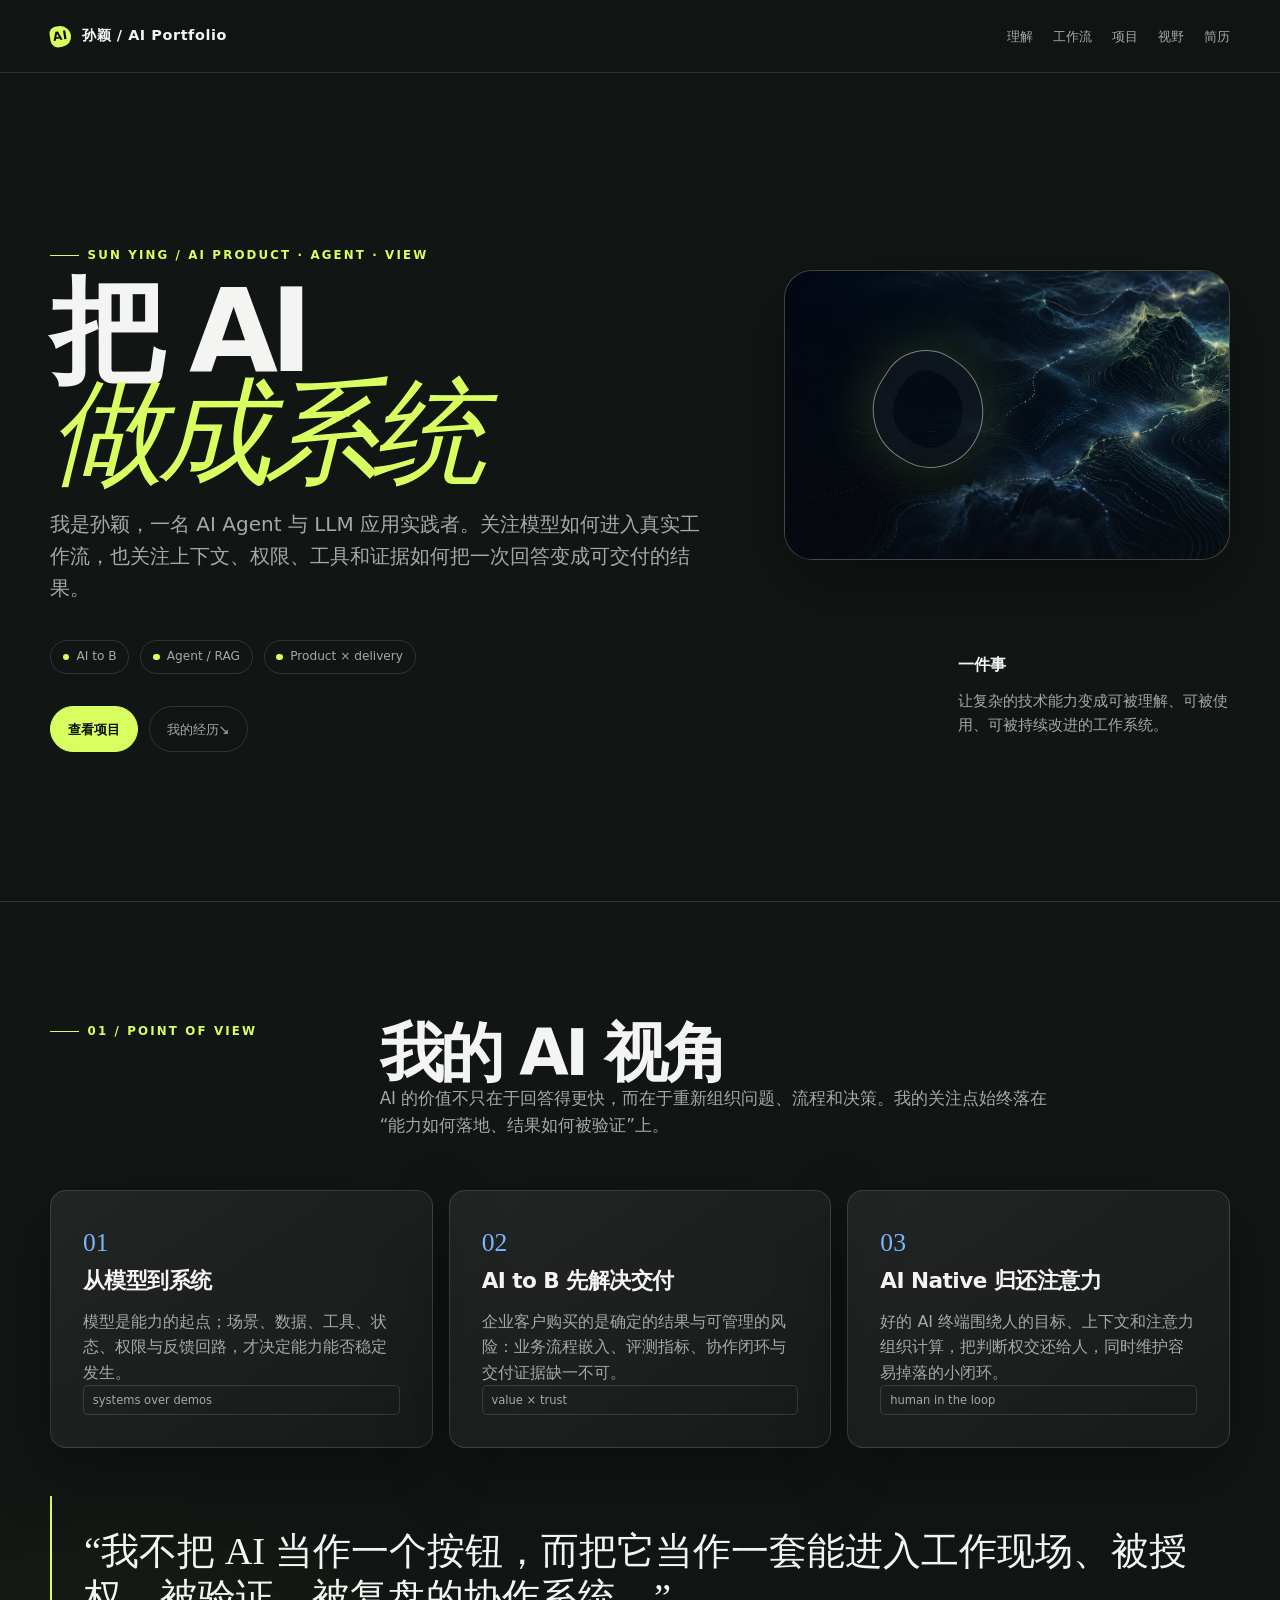
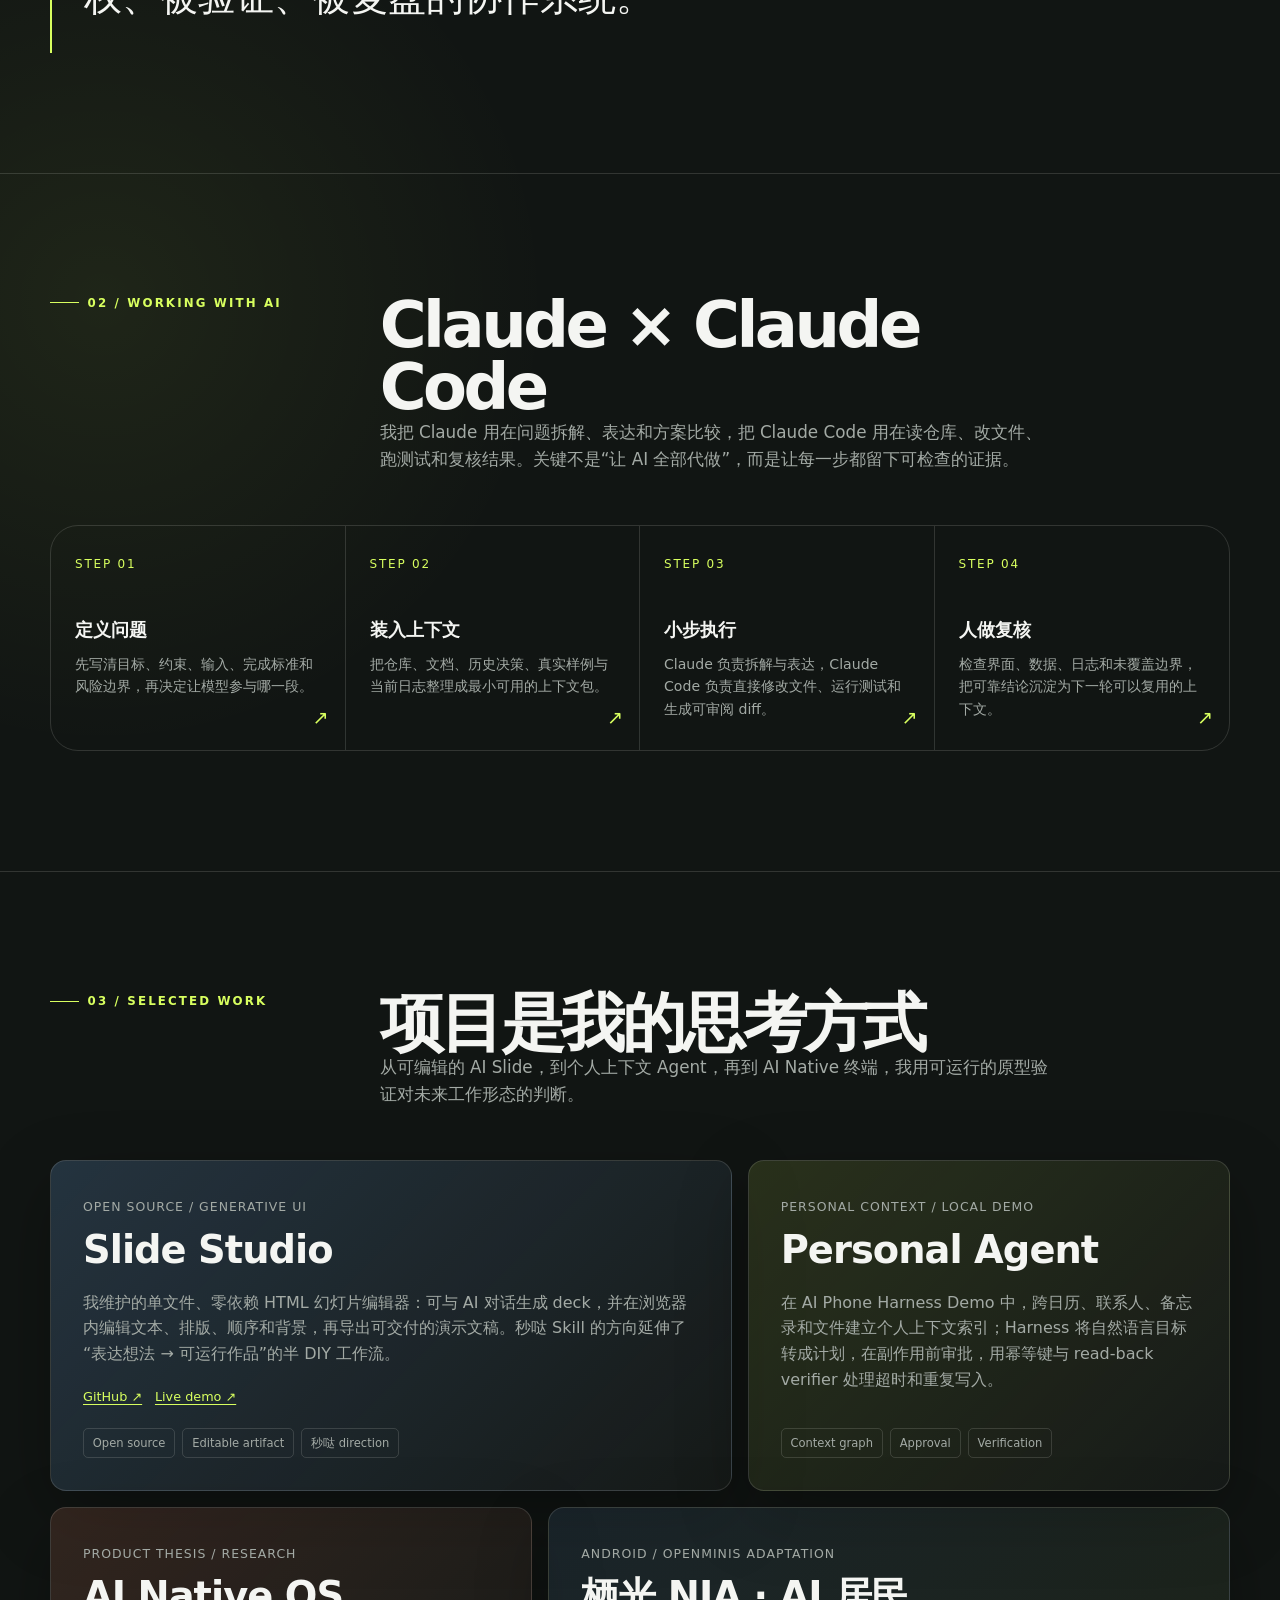
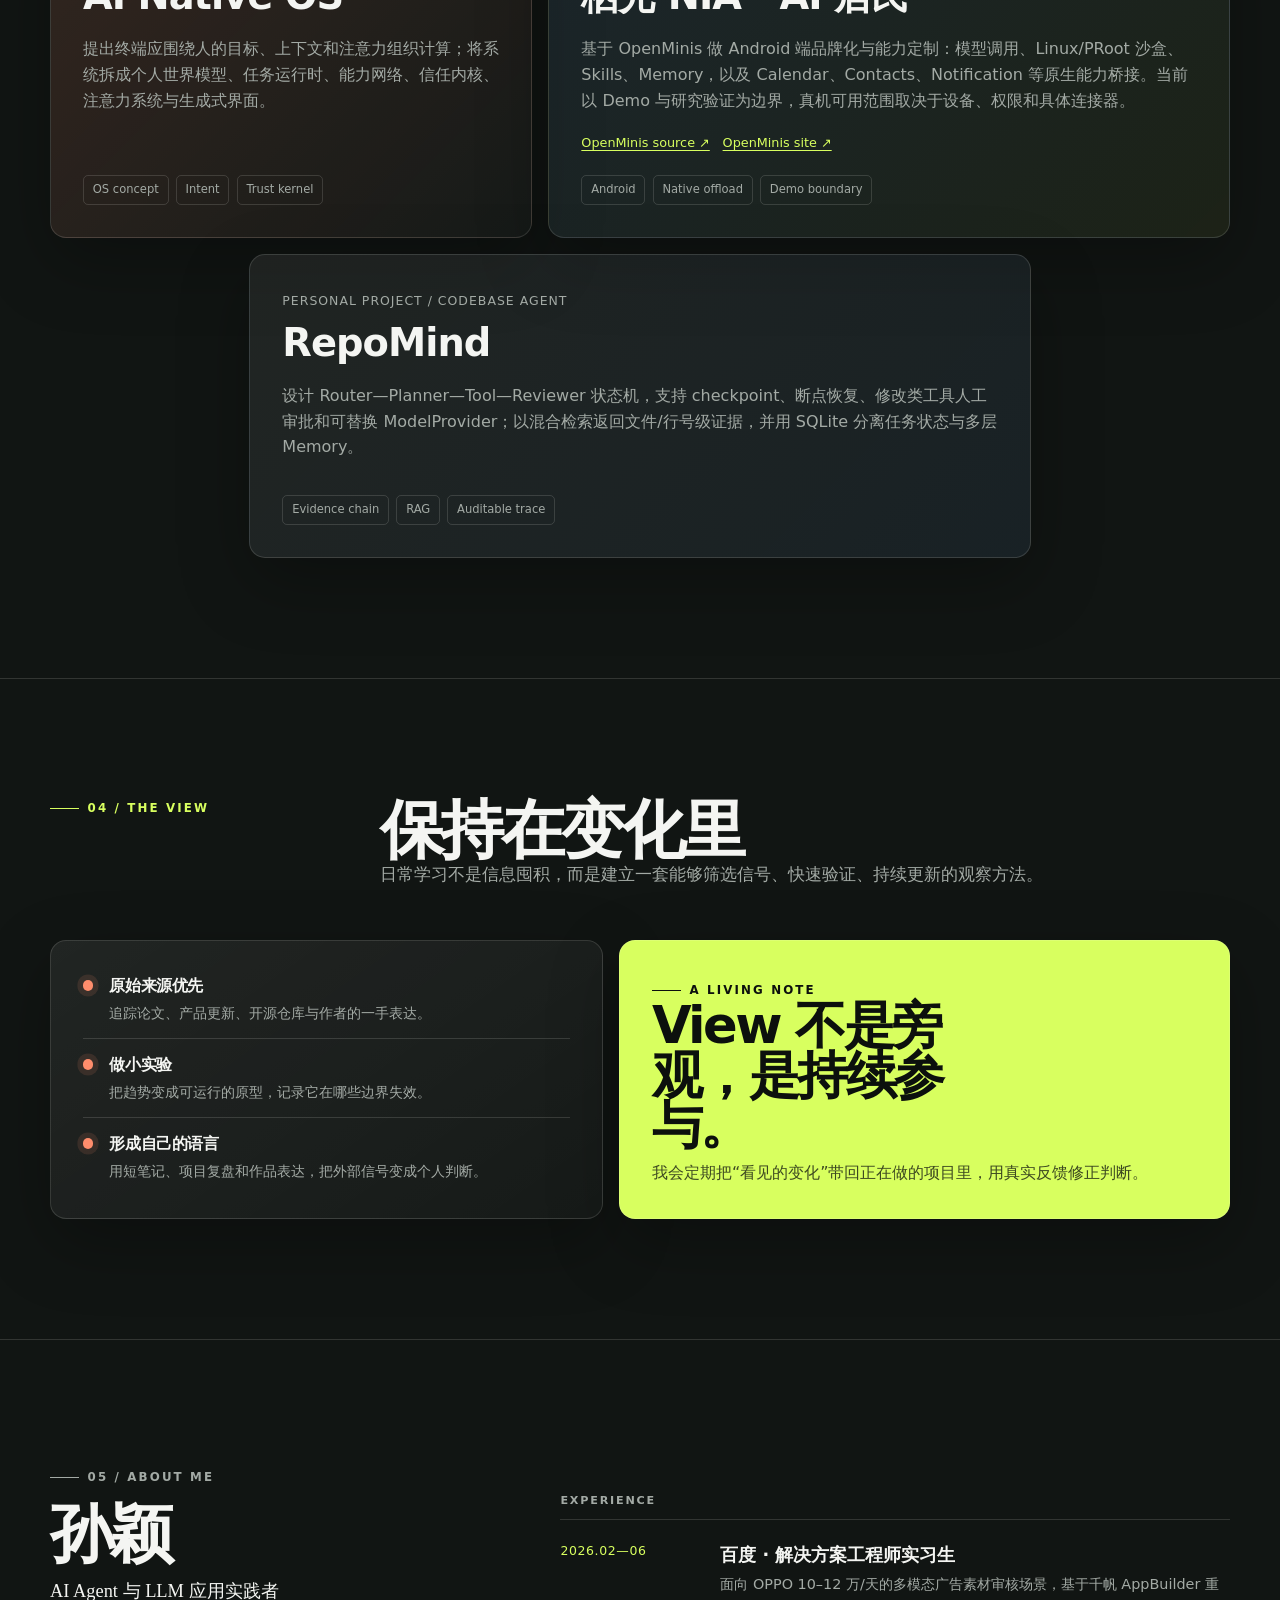
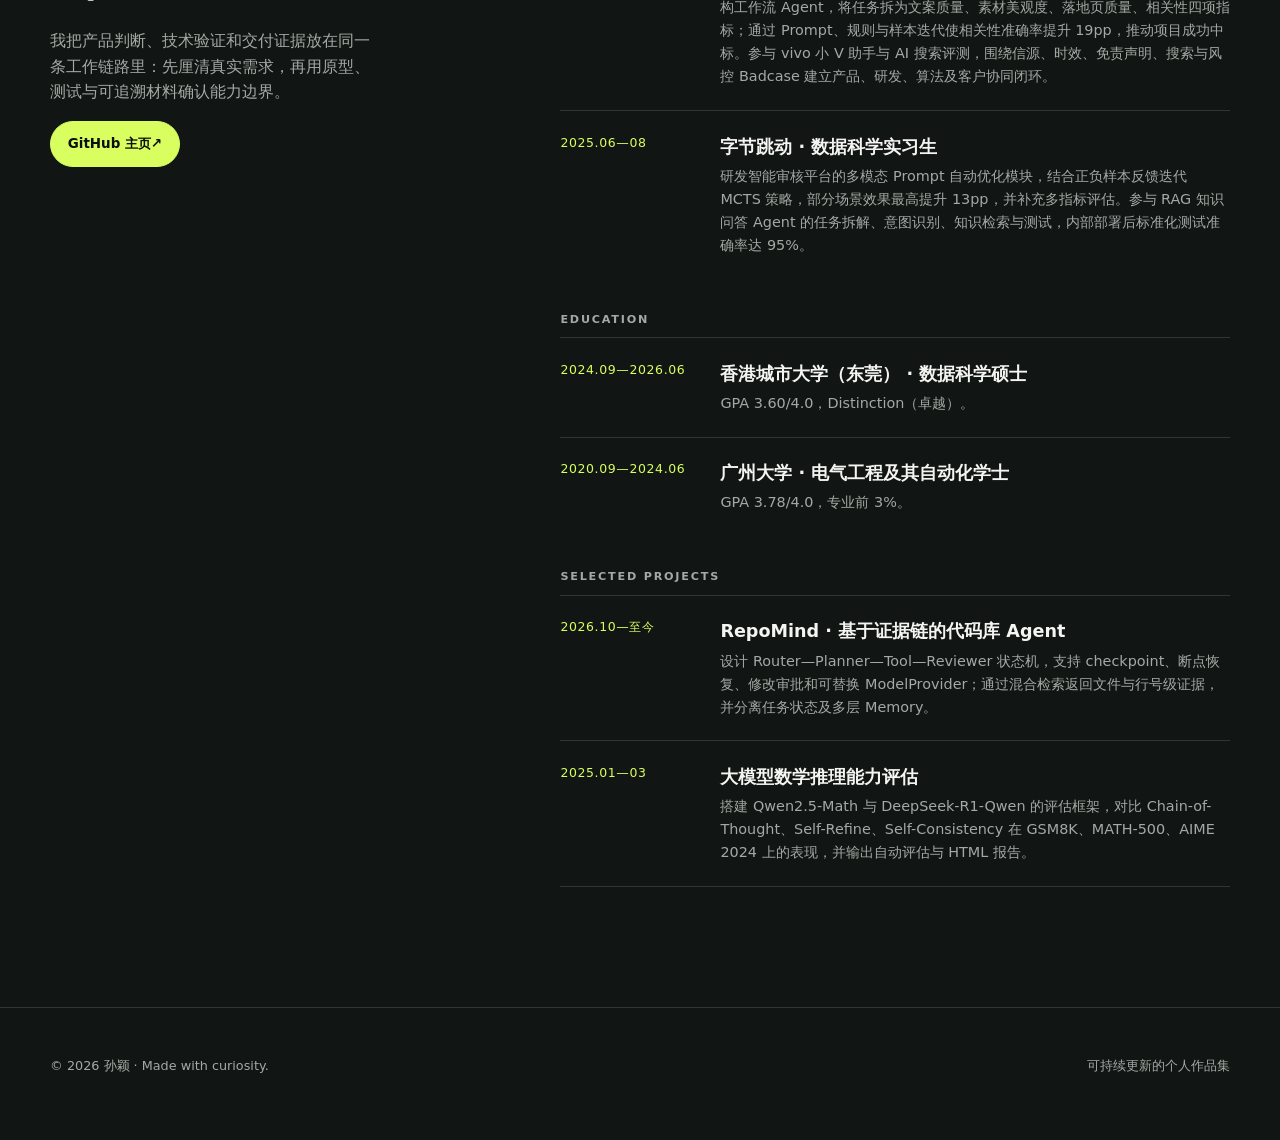
==== commit 872980bf: "补充简历与项目经历" ====
--- a/outputs/portfolio.html
+++ b/outputs/portfolio.html
@@ -134,6 +134,8 @@
 
     .resume-grid { display: grid; grid-template-columns: .8fr 1.2fr; gap: 4rem; }
     .resume-aside p { max-width: 20rem; color: var(--muted); }
+    .resume-role { margin: .85rem 0 1.5rem; color: var(--ink) !important; font-family: var(--serif); font-size: 1.15rem; line-height: 1.35; }
+    .resume-label { display: block; margin: 2rem 0 .55rem; color: var(--muted); font-size: .7rem; font-weight: 760; letter-spacing: .16em; text-transform: uppercase; }
     .timeline { display: grid; gap: 0; }
     .timeline-item { display: grid; grid-template-columns: 8.5rem 1fr; gap: 1.5rem; padding: 1.35rem 0; border-top: 1px solid var(--line); }
     .timeline-item:last-child { border-bottom: 1px solid var(--line); }
@@ -200,7 +202,7 @@
         <div>
           <p class="eyebrow">SUN YING / AI PRODUCT · AGENT · VIEW</p>
           <h1 id="hero-title" class="display">把 AI<br><em>做成系统</em></h1>
-          <p class="lede">我是孙颖，数据科学背景的 AI 产品与解决方案实践者。关注模型如何进入真实工作流，也关注上下文、权限、工具和证据如何把一次回答变成可交付的结果。</p>
+          <p class="lede">我是孙颖，一名 AI Agent 与 LLM 应用实践者。关注模型如何进入真实工作流，也关注上下文、权限、工具和证据如何把一次回答变成可交付的结果。</p>
           <div class="hero-meta" aria-label="个人标签">
             <span class="pill">AI to B</span>
             <span class="pill">Agent / RAG</span>
@@ -282,11 +284,17 @@
 
     <section class="section" id="resume" aria-labelledby="resume-title">
       <div class="shell resume-grid">
-        <div class="resume-aside"><p class="eyebrow">05 / about me</p><h2 id="resume-title" class="section-title">经历，留下了方法。</h2><p>我把产品判断、技术验证和交付证据放在同一条工作链路里：先厘清真实需求，再用原型、测试与可追溯材料确认能力边界。</p><a class="button button-primary" href="https://github.com/Ying-A1" target="_blank" rel="noopener noreferrer">GitHub 主页 <span aria-hidden="true">↗</span></a></div>
-        <div class="timeline" aria-label="能力与经历概览">
-          <article class="timeline-item"><span class="timeline-time">企业 AI / GPU</span><div><h3>解决方案验证与交付实践</h3><p>围绕国产 GPU、模型推理与企业 AI 场景开展能力映射、环境验证、指标记录和交付材料整理；明确区分官方能力、实际执行结果与尚未覆盖的验收边界。</p></div></article>
-          <article class="timeline-item"><span class="timeline-time">Agent / AI Native</span><div><h3>个人上下文与可信执行探索</h3><p>围绕上下文组织、工具调用、权限审批、状态恢复和结果复核制作原型，持续研究 Agent 如何进入终端与真实工作流。</p></div></article>
-          <article class="timeline-item"><span class="timeline-time">开源 AI 创作</span><div><h3>从想法到可编辑作品</h3><p>通过 Slide Studio 等个人项目探索生成式界面与人机协作，把自然语言构思转化为可运行、可编辑、可分享的网页作品。</p></div></article>
+        <div class="resume-aside"><p class="eyebrow">05 / about me</p><h2 id="resume-title" class="section-title">孙颖</h2><p class="resume-role">AI Agent 与 LLM 应用实践者</p><p>我把产品判断、技术验证和交付证据放在同一条工作链路里：先厘清真实需求，再用原型、测试与可追溯材料确认能力边界。</p><a class="button button-primary" href="https://github.com/Ying-A1" target="_blank" rel="noopener noreferrer">GitHub 主页 <span aria-hidden="true">↗</span></a></div>
+        <div class="timeline" aria-label="教育、实习与项目经历">
+          <span class="resume-label">Experience</span>
+          <article class="timeline-item"><span class="timeline-time">2026.02—06</span><div><h3>百度 · 解决方案工程师实习生</h3><p>面向 OPPO 10–12 万/天的多模态广告素材审核场景，基于千帆 AppBuilder 重构工作流 Agent，将任务拆为文案质量、素材美观度、落地页质量、相关性四项指标；通过 Prompt、规则与样本迭代使相关性准确率提升 19pp，推动项目成功中标。参与 vivo 小 V 助手与 AI 搜索评测，围绕信源、时效、免责声明、搜索与风控 Badcase 建立产品、研发、算法及客户协同闭环。</p></div></article>
+          <article class="timeline-item"><span class="timeline-time">2025.06—08</span><div><h3>字节跳动 · 数据科学实习生</h3><p>研发智能审核平台的多模态 Prompt 自动优化模块，结合正负样本反馈迭代 MCTS 策略，部分场景效果最高提升 13pp，并补充多指标评估。参与 RAG 知识问答 Agent 的任务拆解、意图识别、知识检索与测试，内部部署后标准化测试准确率达 95%。</p></div></article>
+          <span class="resume-label">Education</span>
+          <article class="timeline-item"><span class="timeline-time">2024.09—2026.06</span><div><h3>香港城市大学（东莞） · 数据科学硕士</h3><p>GPA 3.60/4.0，Distinction（卓越）。</p></div></article>
+          <article class="timeline-item"><span class="timeline-time">2020.09—2024.06</span><div><h3>广州大学 · 电气工程及其自动化学士</h3><p>GPA 3.78/4.0，专业前 3%。</p></div></article>
+          <span class="resume-label">Selected projects</span>
+          <article class="timeline-item"><span class="timeline-time">2026.10—至今</span><div><h3>RepoMind · 基于证据链的代码库 Agent</h3><p>设计 Router—Planner—Tool—Reviewer 状态机，支持 checkpoint、断点恢复、修改审批和可替换 ModelProvider；通过混合检索返回文件与行号级证据，并分离任务状态及多层 Memory。</p></div></article>
+          <article class="timeline-item"><span class="timeline-time">2025.01—03</span><div><h3>大模型数学推理能力评估</h3><p>搭建 Qwen2.5-Math 与 DeepSeek-R1-Qwen 的评估框架，对比 Chain-of-Thought、Self-Refine、Self-Consistency 在 GSM8K、MATH-500、AIME 2024 上的表现，并输出自动评估与 HTML 报告。</p></div></article>
         </div>
       </div>
     </section>
